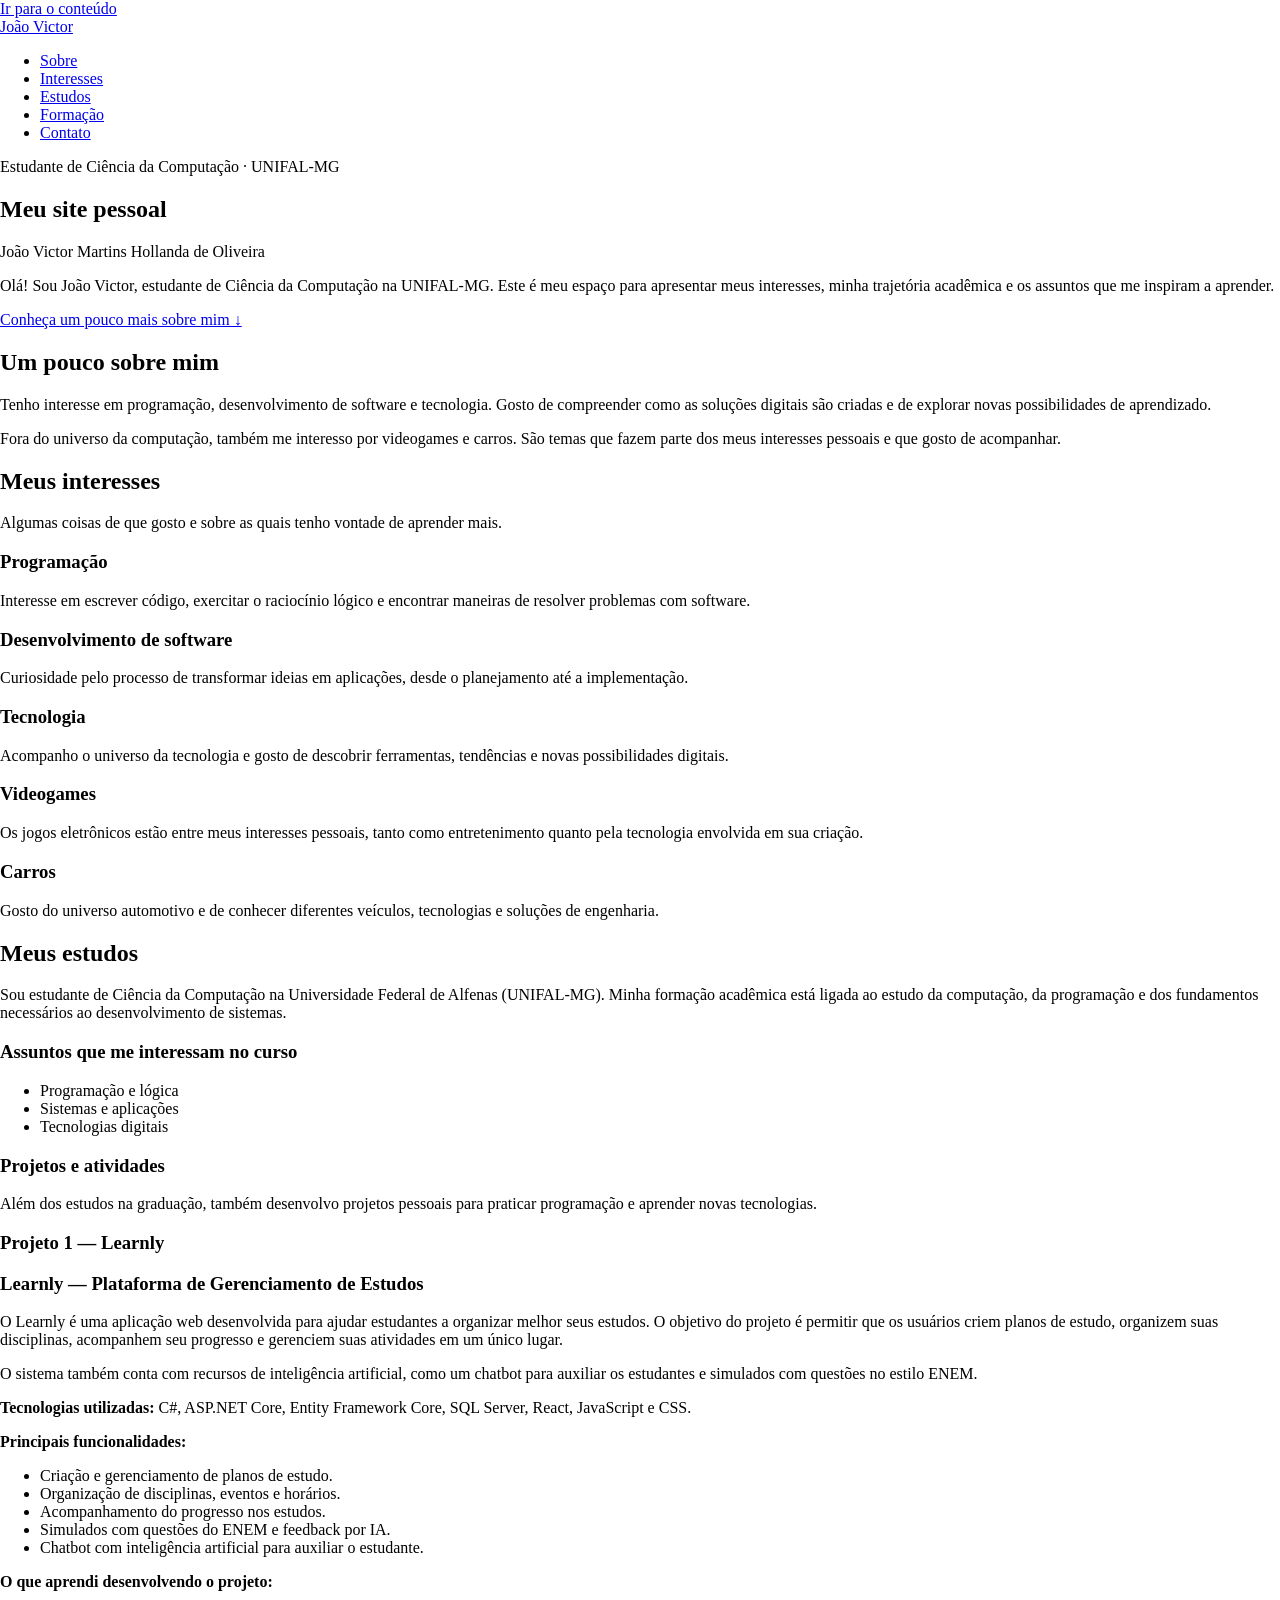
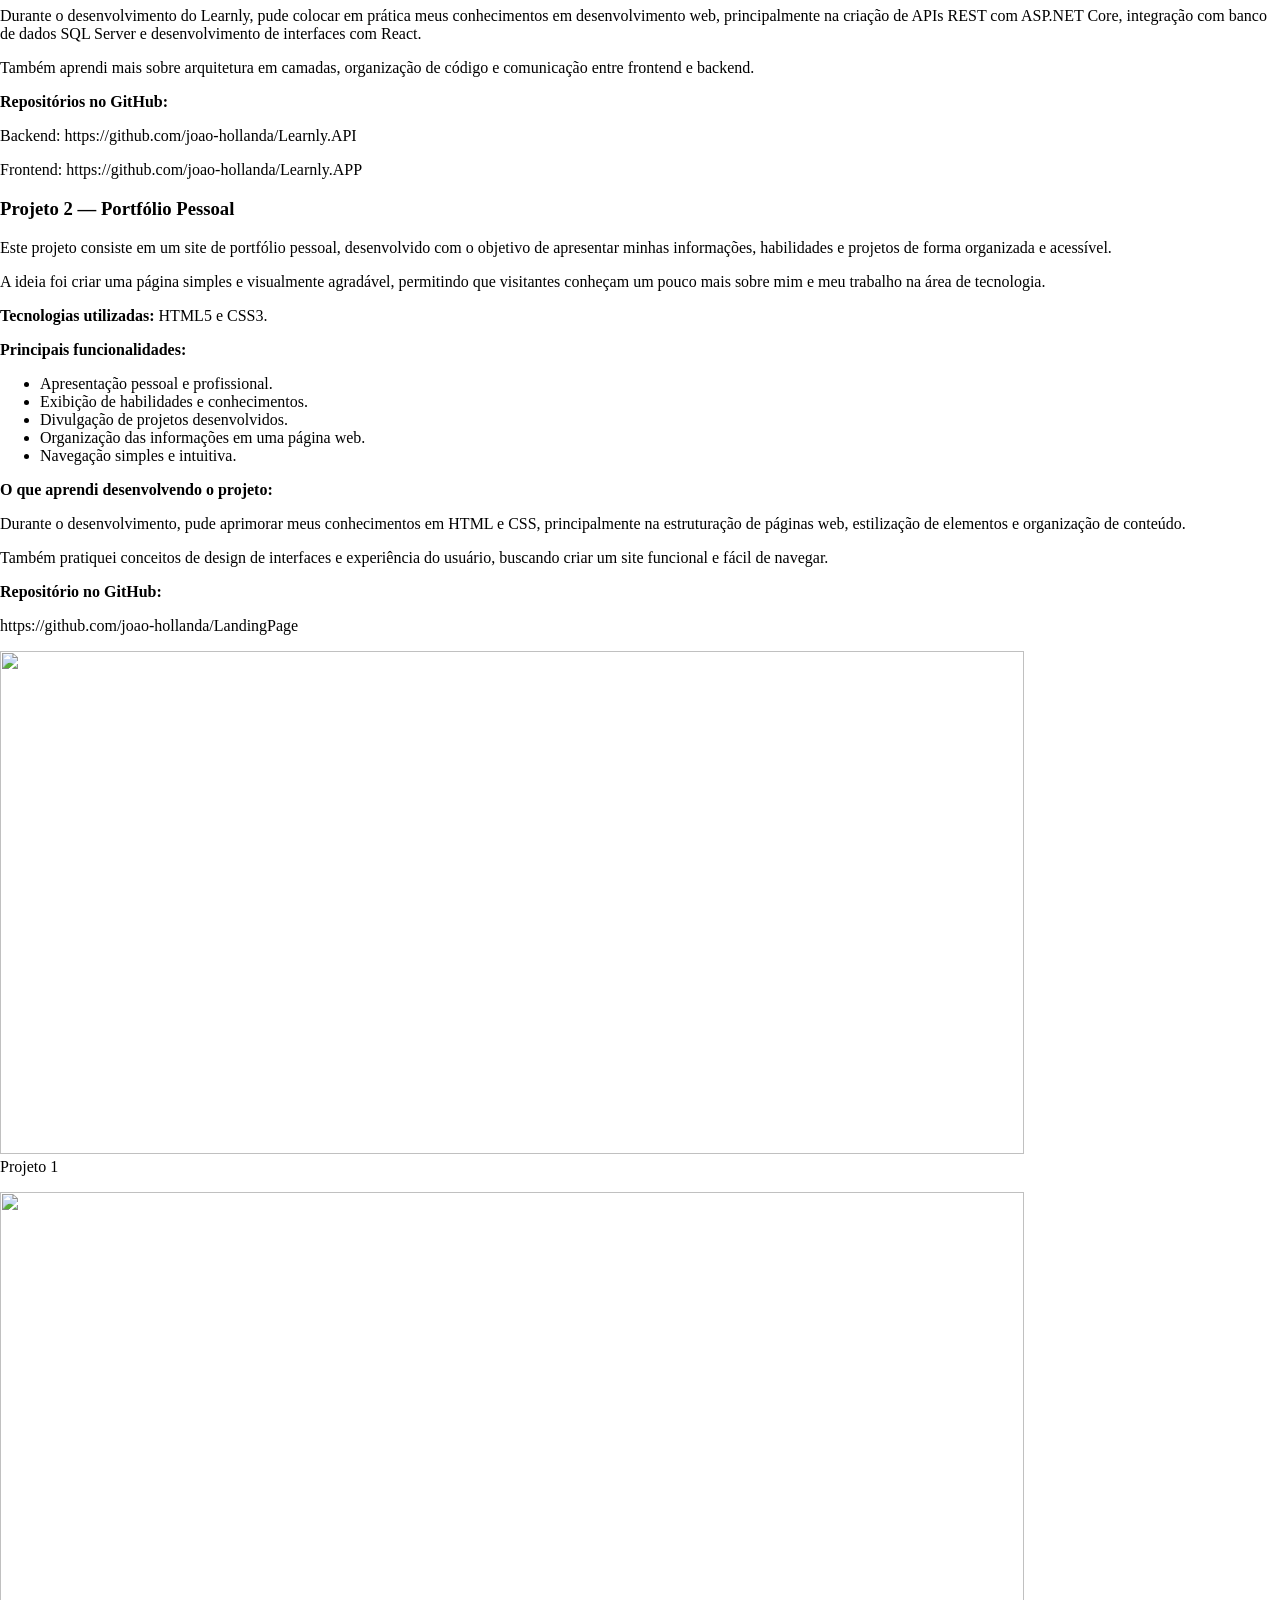
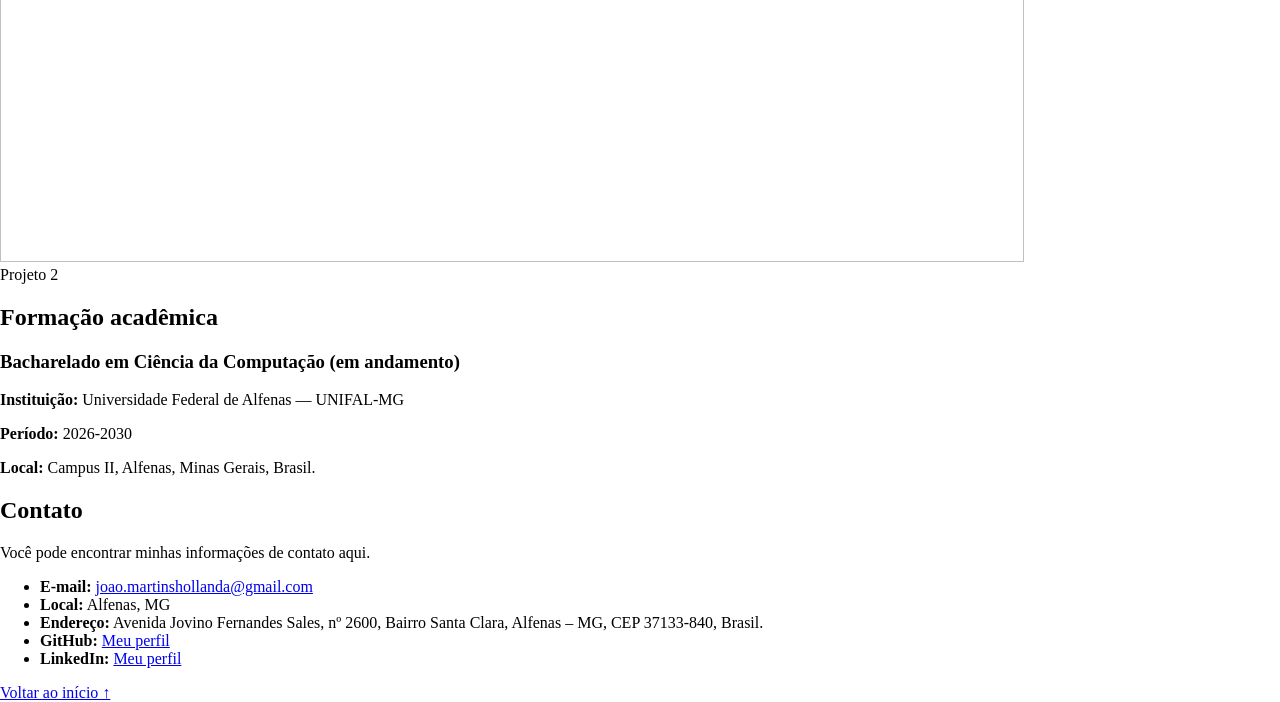
==== index.html @ da73ddc8 "Site" ====
<!DOCTYPE html>
<html lang="en-US">
<head><meta charset="UTF-8">
  
  <meta name="viewport" content="width=device-width, initial-scale=1">
  <title>Portifólio Hollanda</title>
<meta name="robots" content="max-image-preview:large">

<style id="wp-img-auto-sizes-contain-inline-css">
img:is([sizes=auto i],[sizes^="auto," i]){contain-intrinsic-size:3000px 1500px}
/*# sourceURL=wp-img-auto-sizes-contain-inline-css */
</style>
<style id="wp-emoji-styles-inline-css">

	img.wp-smiley, img.emoji {
		display: inline !important;
		border: none !important;
		box-shadow: none !important;
		height: 1em !important;
		width: 1em !important;
		margin: 0 0.07em !important;
		vertical-align: -0.1em !important;
		background: none !important;
		padding: 0 !important;
	}
/*# sourceURL=wp-emoji-styles-inline-css */
</style>
<style id="wp-block-library-inline-css">
:root{--wp-block-synced-color:#7a00df;--wp-block-synced-color--rgb:122,0,223;--wp-bound-block-color:var(--wp-block-synced-color);--wp-editor-canvas-background:#ddd;--wp-admin-theme-color:#007cba;--wp-admin-theme-color--rgb:0,124,186;--wp-admin-theme-color-darker-10:#006ba1;--wp-admin-theme-color-darker-10--rgb:0,107,160.5;--wp-admin-theme-color-darker-20:#005a87;--wp-admin-theme-color-darker-20--rgb:0,90,135;--wp-admin-border-width-focus:2px}@media (min-resolution:192dpi){:root{--wp-admin-border-width-focus:1.5px}}.wp-element-button{cursor:pointer}:root .has-very-light-gray-background-color{background-color:#eee}:root .has-very-dark-gray-background-color{background-color:#313131}:root .has-very-light-gray-color{color:#eee}:root .has-very-dark-gray-color{color:#313131}:root .has-vivid-green-cyan-to-vivid-cyan-blue-gradient-background{background:linear-gradient(135deg,#00d084,#0693e3)}:root .has-purple-crush-gradient-background{background:linear-gradient(135deg,#34e2e4,#4721fb 50%,#ab1dfe)}:root .has-hazy-dawn-gradient-background{background:linear-gradient(135deg,#faaca8,#dad0ec)}:root .has-subdued-olive-gradient-background{background:linear-gradient(135deg,#fafae1,#67a671)}:root .has-atomic-cream-gradient-background{background:linear-gradient(135deg,#fdd79a,#004a59)}:root .has-nightshade-gradient-background{background:linear-gradient(135deg,#330968,#31cdcf)}:root .has-midnight-gradient-background{background:linear-gradient(135deg,#020381,#2874fc)}:root{--wp--preset--font-size--normal:16px;--wp--preset--font-size--huge:42px}.has-regular-font-size{font-size:1em}.has-larger-font-size{font-size:2.625em}.has-normal-font-size{font-size:var(--wp--preset--font-size--normal)}.has-huge-font-size{font-size:var(--wp--preset--font-size--huge)}:root .has-text-align-center{text-align:center}:root .has-text-align-left{text-align:left}:root .has-text-align-right{text-align:right}.has-fit-text{white-space:nowrap!important}#end-resizable-editor-section{display:none}.aligncenter{clear:both}.items-justified-left{justify-content:flex-start}.items-justified-center{justify-content:center}.items-justified-right{justify-content:flex-end}.items-justified-space-between{justify-content:space-between}.screen-reader-text{word-wrap:normal!important;border:0;clip-path:inset(50%);height:1px;margin:-1px;overflow:hidden;padding:0;position:absolute;width:1px;word-break:normal!important}.screen-reader-text:focus{background-color:#ddd;clip-path:none;color:#444;display:block;font-size:1em;height:auto;left:5px;line-height:normal;padding:15px 23px 14px;text-decoration:none;top:5px;width:auto;z-index:100000}html :where(.has-border-color){border-style:solid}html :where([style^=border-color],[style*=";border-color"],[style*="; border-color"]){border-style:solid}html :where([style^=border-top-color],[style*=";border-top-color"],[style*="; border-top-color"]){border-top-style:solid}html :where([style^=border-right-color],[style*=";border-right-color"],[style*="; border-right-color"]){border-right-style:solid}html :where([style^=border-bottom-color],[style*=";border-bottom-color"],[style*="; border-bottom-color"]){border-bottom-style:solid}html :where([style^=border-left-color],[style*=";border-left-color"],[style*="; border-left-color"]){border-left-style:solid}html :where([style^=border-width],[style*=";border-width"],[style*="; border-width"]){border-style:solid}html :where([style^=border-top-width],[style*=";border-top-width"],[style*="; border-top-width"]){border-top-style:solid}html :where([style^=border-right-width],[style*=";border-right-width"],[style*="; border-right-width"]){border-right-style:solid}html :where([style^=border-bottom-width],[style*=";border-bottom-width"],[style*="; border-bottom-width"]){border-bottom-style:solid}html :where([style^=border-left-width],[style*=";border-left-width"],[style*="; border-left-width"]){border-left-style:solid}html :where(img[class*=wp-image-]){height:auto;max-width:100%}:where(figure){margin:0 0 1em}html :where(.is-position-sticky){--wp-admin--admin-bar--position-offset:var(--wp-admin--admin-bar--height,0px)}@media screen and (max-width:600px){html :where(.is-position-sticky){--wp-admin--admin-bar--position-offset:0px}}

/*# sourceURL=/wp-includes/css/dist/block-library/common.min.css */
</style>
<style id="classic-theme-styles-inline-css">
/*! This file is auto-generated */
.wp-block-button__link{color:#fff;background-color:#32373c;border-radius:9999px;box-shadow:none;text-decoration:none;padding:calc(.667em + 2px) calc(1.333em + 2px);font-size:1.125em}.wp-block-file__button{background:#32373c;color:#fff;text-decoration:none}
/*# sourceURL=/wp-includes/css/classic-themes.min.css */
</style>

<style id="global-styles-inline-css">
:root{--wp--preset--aspect-ratio--square: 1;--wp--preset--aspect-ratio--4-3: 4/3;--wp--preset--aspect-ratio--3-4: 3/4;--wp--preset--aspect-ratio--3-2: 3/2;--wp--preset--aspect-ratio--2-3: 2/3;--wp--preset--aspect-ratio--16-9: 16/9;--wp--preset--aspect-ratio--9-16: 9/16;--wp--preset--color--black: #000000;--wp--preset--color--cyan-bluish-gray: #abb8c3;--wp--preset--color--white: #ffffff;--wp--preset--color--pale-pink: #f78da7;--wp--preset--color--vivid-red: #cf2e2e;--wp--preset--color--luminous-vivid-orange: #ff6900;--wp--preset--color--luminous-vivid-amber: #fcb900;--wp--preset--color--light-green-cyan: #7bdcb5;--wp--preset--color--vivid-green-cyan: #00d084;--wp--preset--color--pale-cyan-blue: #8ed1fc;--wp--preset--color--vivid-cyan-blue: #0693e3;--wp--preset--color--vivid-purple: #9b51e0;--wp--preset--gradient--vivid-cyan-blue-to-vivid-purple: linear-gradient(135deg,rgb(6,147,227) 0%,rgb(155,81,224) 100%);--wp--preset--gradient--light-green-cyan-to-vivid-green-cyan: linear-gradient(135deg,rgb(122,220,180) 0%,rgb(0,208,130) 100%);--wp--preset--gradient--luminous-vivid-amber-to-luminous-vivid-orange: linear-gradient(135deg,rgb(252,185,0) 0%,rgb(255,105,0) 100%);--wp--preset--gradient--luminous-vivid-orange-to-vivid-red: linear-gradient(135deg,rgb(255,105,0) 0%,rgb(207,46,46) 100%);--wp--preset--gradient--very-light-gray-to-cyan-bluish-gray: linear-gradient(135deg,rgb(238,238,238) 0%,rgb(169,184,195) 100%);--wp--preset--gradient--cool-to-warm-spectrum: linear-gradient(135deg,rgb(74,234,220) 0%,rgb(151,120,209) 20%,rgb(207,42,186) 40%,rgb(238,44,130) 60%,rgb(251,105,98) 80%,rgb(254,248,76) 100%);--wp--preset--gradient--blush-light-purple: linear-gradient(135deg,rgb(255,206,236) 0%,rgb(152,150,240) 100%);--wp--preset--gradient--blush-bordeaux: linear-gradient(135deg,rgb(254,205,165) 0%,rgb(254,45,45) 50%,rgb(107,0,62) 100%);--wp--preset--gradient--luminous-dusk: linear-gradient(135deg,rgb(255,203,112) 0%,rgb(199,81,192) 50%,rgb(65,88,208) 100%);--wp--preset--gradient--pale-ocean: linear-gradient(135deg,rgb(255,245,203) 0%,rgb(182,227,212) 50%,rgb(51,167,181) 100%);--wp--preset--gradient--electric-grass: linear-gradient(135deg,rgb(202,248,128) 0%,rgb(113,206,126) 100%);--wp--preset--gradient--midnight: linear-gradient(135deg,rgb(2,3,129) 0%,rgb(40,116,252) 100%);--wp--preset--font-size--small: 13px;--wp--preset--font-size--medium: 20px;--wp--preset--font-size--large: 36px;--wp--preset--font-size--x-large: 42px;--wp--preset--spacing--20: 0.44rem;--wp--preset--spacing--30: 0.67rem;--wp--preset--spacing--40: 1rem;--wp--preset--spacing--50: 1.5rem;--wp--preset--spacing--60: 2.25rem;--wp--preset--spacing--70: 3.38rem;--wp--preset--spacing--80: 5.06rem;--wp--preset--shadow--natural: 6px 6px 9px rgba(0, 0, 0, 0.2);--wp--preset--shadow--deep: 12px 12px 50px rgba(0, 0, 0, 0.4);--wp--preset--shadow--sharp: 6px 6px 0px rgba(0, 0, 0, 0.2);--wp--preset--shadow--outlined: 6px 6px 0px -3px rgb(255, 255, 255), 6px 6px rgb(0, 0, 0);--wp--preset--shadow--crisp: 6px 6px 0px rgb(0, 0, 0);}.wp-block-button{--wp--preset--dimension--25: 25%;--wp--preset--dimension--50: 50%;--wp--preset--dimension--75: 75%;--wp--preset--dimension--100: 100%;}:where(body) { margin: 0; }:where(.is-layout-flex){gap: 0.5em;}:where(.is-layout-grid){gap: 0.5em;}body .is-layout-flex{display: flex;}.is-layout-flex{flex-wrap: wrap;align-items: center;}.is-layout-flex > :is(*, div){margin: 0;}body .is-layout-grid{display: grid;}.is-layout-grid > :is(*, div){margin: 0;}body{padding-top: 0px;padding-right: 0px;padding-bottom: 0px;padding-left: 0px;}:root :where(.wp-element-button, .wp-block-button__link){background-color: #32373c;border-width: 0;color: #fff;font-family: inherit;font-size: inherit;font-style: inherit;font-weight: inherit;letter-spacing: inherit;line-height: inherit;padding-top: calc(0.667em + 2px);padding-right: calc(1.333em + 2px);padding-bottom: calc(0.667em + 2px);padding-left: calc(1.333em + 2px);text-decoration: none;text-transform: inherit;}.has-black-color{color: var(--wp--preset--color--black) !important;}.has-cyan-bluish-gray-color{color: var(--wp--preset--color--cyan-bluish-gray) !important;}.has-white-color{color: var(--wp--preset--color--white) !important;}.has-pale-pink-color{color: var(--wp--preset--color--pale-pink) !important;}.has-vivid-red-color{color: var(--wp--preset--color--vivid-red) !important;}.has-luminous-vivid-orange-color{color: var(--wp--preset--color--luminous-vivid-orange) !important;}.has-luminous-vivid-amber-color{color: var(--wp--preset--color--luminous-vivid-amber) !important;}.has-light-green-cyan-color{color: var(--wp--preset--color--light-green-cyan) !important;}.has-vivid-green-cyan-color{color: var(--wp--preset--color--vivid-green-cyan) !important;}.has-pale-cyan-blue-color{color: var(--wp--preset--color--pale-cyan-blue) !important;}.has-vivid-cyan-blue-color{color: var(--wp--preset--color--vivid-cyan-blue) !important;}.has-vivid-purple-color{color: var(--wp--preset--color--vivid-purple) !important;}.has-black-background-color{background-color: var(--wp--preset--color--black) !important;}.has-cyan-bluish-gray-background-color{background-color: var(--wp--preset--color--cyan-bluish-gray) !important;}.has-white-background-color{background-color: var(--wp--preset--color--white) !important;}.has-pale-pink-background-color{background-color: var(--wp--preset--color--pale-pink) !important;}.has-vivid-red-background-color{background-color: var(--wp--preset--color--vivid-red) !important;}.has-luminous-vivid-orange-background-color{background-color: var(--wp--preset--color--luminous-vivid-orange) !important;}.has-luminous-vivid-amber-background-color{background-color: var(--wp--preset--color--luminous-vivid-amber) !important;}.has-light-green-cyan-background-color{background-color: var(--wp--preset--color--light-green-cyan) !important;}.has-vivid-green-cyan-background-color{background-color: var(--wp--preset--color--vivid-green-cyan) !important;}.has-pale-cyan-blue-background-color{background-color: var(--wp--preset--color--pale-cyan-blue) !important;}.has-vivid-cyan-blue-background-color{background-color: var(--wp--preset--color--vivid-cyan-blue) !important;}.has-vivid-purple-background-color{background-color: var(--wp--preset--color--vivid-purple) !important;}.has-black-border-color{border-color: var(--wp--preset--color--black) !important;}.has-cyan-bluish-gray-border-color{border-color: var(--wp--preset--color--cyan-bluish-gray) !important;}.has-white-border-color{border-color: var(--wp--preset--color--white) !important;}.has-pale-pink-border-color{border-color: var(--wp--preset--color--pale-pink) !important;}.has-vivid-red-border-color{border-color: var(--wp--preset--color--vivid-red) !important;}.has-luminous-vivid-orange-border-color{border-color: var(--wp--preset--color--luminous-vivid-orange) !important;}.has-luminous-vivid-amber-border-color{border-color: var(--wp--preset--color--luminous-vivid-amber) !important;}.has-light-green-cyan-border-color{border-color: var(--wp--preset--color--light-green-cyan) !important;}.has-vivid-green-cyan-border-color{border-color: var(--wp--preset--color--vivid-green-cyan) !important;}.has-pale-cyan-blue-border-color{border-color: var(--wp--preset--color--pale-cyan-blue) !important;}.has-vivid-cyan-blue-border-color{border-color: var(--wp--preset--color--vivid-cyan-blue) !important;}.has-vivid-purple-border-color{border-color: var(--wp--preset--color--vivid-purple) !important;}.has-vivid-cyan-blue-to-vivid-purple-gradient-background{background: var(--wp--preset--gradient--vivid-cyan-blue-to-vivid-purple) !important;}.has-light-green-cyan-to-vivid-green-cyan-gradient-background{background: var(--wp--preset--gradient--light-green-cyan-to-vivid-green-cyan) !important;}.has-luminous-vivid-amber-to-luminous-vivid-orange-gradient-background{background: var(--wp--preset--gradient--luminous-vivid-amber-to-luminous-vivid-orange) !important;}.has-luminous-vivid-orange-to-vivid-red-gradient-background{background: var(--wp--preset--gradient--luminous-vivid-orange-to-vivid-red) !important;}.has-very-light-gray-to-cyan-bluish-gray-gradient-background{background: var(--wp--preset--gradient--very-light-gray-to-cyan-bluish-gray) !important;}.has-cool-to-warm-spectrum-gradient-background{background: var(--wp--preset--gradient--cool-to-warm-spectrum) !important;}.has-blush-light-purple-gradient-background{background: var(--wp--preset--gradient--blush-light-purple) !important;}.has-blush-bordeaux-gradient-background{background: var(--wp--preset--gradient--blush-bordeaux) !important;}.has-luminous-dusk-gradient-background{background: var(--wp--preset--gradient--luminous-dusk) !important;}.has-pale-ocean-gradient-background{background: var(--wp--preset--gradient--pale-ocean) !important;}.has-electric-grass-gradient-background{background: var(--wp--preset--gradient--electric-grass) !important;}.has-midnight-gradient-background{background: var(--wp--preset--gradient--midnight) !important;}.has-small-font-size{font-size: var(--wp--preset--font-size--small) !important;}.has-medium-font-size{font-size: var(--wp--preset--font-size--medium) !important;}.has-large-font-size{font-size: var(--wp--preset--font-size--large) !important;}.has-x-large-font-size{font-size: var(--wp--preset--font-size--x-large) !important;}
/*# sourceURL=global-styles-inline-css */
</style>

<link rel="stylesheet" id="jvp-style-css" href="https://https://joao-hollanda.github.io/SitePessoal/wp-content/themes/joao-victor-site-simples/style.css?ver=3.0.0" media="all">
<link rel="EditURI" type="application/rsd+xml" title="RSD" href="https://https://joao-hollanda.github.io/SitePessoal/xmlrpc.php?rsd">
<meta name="generator" content="WordPress 7.1.3">
<style id="wp-custom-css">
.site-footer p {
    display: none;
}
</style>
</head>
<body class="home blog wp-embed-responsive wp-theme-joao-victor-site-simples">
<a class="skip-link" href="#conteudo">Ir para o conteúdo</a>
<header class="site-header" id="topo">
  <div class="container header-inner">
    <a class="site-name" href="https://https://joao-hollanda.github.io/SitePessoal/">João Victor</a>
    <nav aria-label="Menu principal">
      <ul id="main-menu" class="nav-list"><li><a href="https://https://joao-hollanda.github.io/SitePessoal/#sobre">Sobre</a></li><li><a href="https://https://joao-hollanda.github.io/SitePessoal/#interesses">Interesses</a></li><li><a href="https://https://joao-hollanda.github.io/SitePessoal/#estudos">Estudos</a></li><li><a href="https://https://joao-hollanda.github.io/SitePessoal/#formacao">Formação</a></li><li><a href="https://https://joao-hollanda.github.io/SitePessoal/#contato">Contato</a></li></ul>    </nav>
  </div>
</header>
<main id="conteudo">
  <section class="introduction" aria-labelledby="intro-title">
    <div class="container">
      <p class="small-label">Estudante de Ciência da Computação · UNIFAL-MG</p>
      <h1 id="intro-title">Meu site pessoal</h1>
      <p class="intro-name">João Victor Martins Hollanda de Oliveira</p>
      <div class="markdown-content intro-text"><p>Olá! Sou João Victor, estudante de Ciência da Computação na UNIFAL-MG. Este é meu espaço para apresentar meus interesses, minha trajetória acadêmica e os assuntos que me inspiram a aprender.</p></div>
            <a class="text-link" href="#sobre">Conheça um pouco mais sobre mim ↓</a>
    </div>
  </section>

  <section class="section" id="sobre" aria-labelledby="sobre-title">
    <div class="container narrow">
      <h2 id="sobre-title">Um pouco sobre mim</h2>
      <div class="markdown-content"><p>Tenho interesse em programação, desenvolvimento de software e tecnologia. Gosto de compreender como as soluções digitais são criadas e de explorar novas possibilidades de aprendizado.</p></div>
      <div class="markdown-content"><p>Fora do universo da computação, também me interesso por videogames e carros. São temas que fazem parte dos meus interesses pessoais e que gosto de acompanhar.</p></div>
    </div>
  </section>

  <section class="section alt-bg" id="interesses" aria-labelledby="interesses-title">
    <div class="container">
      <h2 id="interesses-title">Meus interesses</h2>
      <p class="section-intro">Algumas coisas de que gosto e sobre as quais tenho vontade de aprender mais.</p>
      <div class="interest-list">
                  <article class="interest-item">
            <h3>Programação</h3>
                        <div class="markdown-content"><p>Interesse em escrever código, exercitar o raciocínio lógico e encontrar maneiras de resolver problemas com software.</p></div>
          </article>
                  <article class="interest-item">
            <h3>Desenvolvimento de software</h3>
                        <div class="markdown-content"><p>Curiosidade pelo processo de transformar ideias em aplicações, desde o planejamento até a implementação.</p></div>
          </article>
                  <article class="interest-item">
            <h3>Tecnologia</h3>
                        <div class="markdown-content"><p>Acompanho o universo da tecnologia e gosto de descobrir ferramentas, tendências e novas possibilidades digitais.</p></div>
          </article>
                  <article class="interest-item">
            <h3>Videogames</h3>
                        <div class="markdown-content"><p>Os jogos eletrônicos estão entre meus interesses pessoais, tanto como entretenimento quanto pela tecnologia envolvida em sua criação.</p></div>
          </article>
                  <article class="interest-item">
            <h3>Carros</h3>
                        <div class="markdown-content"><p>Gosto do universo automotivo e de conhecer diferentes veículos, tecnologias e soluções de engenharia.</p></div>
          </article>
              </div>
    </div>
  </section>

  <section class="section" id="estudos" aria-labelledby="estudos-title">
    <div class="container narrow">
      <h2 id="estudos-title">Meus estudos</h2>
      <div class="markdown-content"><p>Sou estudante de Ciência da Computação na Universidade Federal de Alfenas (UNIFAL-MG). Minha formação acadêmica está ligada ao estudo da computação, da programação e dos fundamentos necessários ao desenvolvimento de sistemas.</p></div>
            <h3>Assuntos que me interessam no curso</h3>
      <ul class="simple-list">
        <li>Programação e lógica</li>
        <li>Sistemas e aplicações</li>
        <li>Tecnologias digitais</li>
      </ul>
      <h3>Projetos e atividades</h3>
      <div class="markdown-content projects-text"><p>Além dos estudos na graduação, também desenvolvo projetos pessoais para praticar programação e aprender novas tecnologias.</p><h3>Projeto 1 — Learnly</h3><h3>Learnly — Plataforma de Gerenciamento de Estudos</h3><p>O Learnly é uma aplicação web desenvolvida para ajudar estudantes a organizar melhor seus estudos. O objetivo do projeto é permitir que os usuários criem planos de estudo, organizem suas disciplinas, acompanhem seu progresso e gerenciem suas atividades em um único lugar.</p><p>O sistema também conta com recursos de inteligência artificial, como um chatbot para auxiliar os estudantes e simulados com questões no estilo ENEM.</p><p><strong>Tecnologias utilizadas:</strong> C#, ASP.NET Core, Entity Framework Core, SQL Server, React, JavaScript e CSS.</p><p><strong>Principais funcionalidades:</strong></p><ul><li>Criação e gerenciamento de planos de estudo.</li><li>Organização de disciplinas, eventos e horários.</li><li>Acompanhamento do progresso nos estudos.</li><li>Simulados com questões do ENEM e feedback por IA.</li><li>Chatbot com inteligência artificial para auxiliar o estudante.</li></ul><p><strong>O que aprendi desenvolvendo o projeto:</strong></p><p>Durante o desenvolvimento do Learnly, pude colocar em prática meus conhecimentos em desenvolvimento web, principalmente na criação de APIs REST com ASP.NET Core, integração com banco de dados SQL Server e desenvolvimento de interfaces com React.</p><p>Também aprendi mais sobre arquitetura em camadas, organização de código e comunicação entre frontend e backend.</p><p><strong>Repositórios no GitHub:</strong></p><p>Backend: https://github.com/joao-hollanda/Learnly.API</p><p>Frontend: https://github.com/joao-hollanda/Learnly.APP</p><h3>Projeto 2 — Portfólio Pessoal</h3><p>Este projeto consiste em um site de portfólio pessoal, desenvolvido com o objetivo de apresentar minhas informações, habilidades e projetos de forma organizada e acessível.</p><p>A ideia foi criar uma página simples e visualmente agradável, permitindo que visitantes conheçam um pouco mais sobre mim e meu trabalho na área de tecnologia.</p><p><strong>Tecnologias utilizadas:</strong> HTML5 e CSS3.</p><p><strong>Principais funcionalidades:</strong></p><ul><li>Apresentação pessoal e profissional.</li><li>Exibição de habilidades e conhecimentos.</li><li>Divulgação de projetos desenvolvidos.</li><li>Organização das informações em uma página web.</li><li>Navegação simples e intuitiva.</li></ul><p><strong>O que aprendi desenvolvendo o projeto:</strong></p><p>Durante o desenvolvimento, pude aprimorar meus conhecimentos em HTML e CSS, principalmente na estruturação de páginas web, estilização de elementos e organização de conteúdo.</p><p>Também pratiquei conceitos de design de interfaces e experiência do usuário, buscando criar um site funcional e fácil de navegar.</p><p><strong>Repositório no GitHub:</strong></p><p>https://github.com/joao-hollanda/LandingPage</p></div>
      <div class="project-gallery">
        <figure class="content-photo project-photo"><img width="1024" height="503" src="https://https://joao-hollanda.github.io/SitePessoal/wp-content/uploads/2026/10/Captura-de-tela-2026-10-26-213122-1024x503.png" class="section-photo" alt="" loading="lazy" decoding="async" srcset="https://https://joao-hollanda.github.io/SitePessoal/wp-content/uploads/2026/10/Captura-de-tela-2026-10-26-213122-1024x503.png 1024w, https://https://joao-hollanda.github.io/SitePessoal/wp-content/uploads/2026/10/Captura-de-tela-2026-10-26-213122-300x147.png 300w, https://https://joao-hollanda.github.io/SitePessoal/wp-content/uploads/2026/10/Captura-de-tela-2026-10-26-213122-768x377.png 768w, https://https://joao-hollanda.github.io/SitePessoal/wp-content/uploads/2026/10/Captura-de-tela-2026-10-26-213122-1536x755.png 1536w, https://https://joao-hollanda.github.io/SitePessoal/wp-content/uploads/2026/10/Captura-de-tela-2026-10-26-213122.png 1919w" sizes="auto, (max-width: 1024px) 100vw, 1024px"><figcaption>Projeto 1</figcaption></figure>        <figure class="content-photo project-photo"><img width="1024" height="670" src="https://https://joao-hollanda.github.io/SitePessoal/wp-content/uploads/2026/10/Captura-de-tela-2026-10-26-213030-1024x670.png" class="section-photo" alt="" loading="lazy" decoding="async" srcset="https://https://joao-hollanda.github.io/SitePessoal/wp-content/uploads/2026/10/Captura-de-tela-2026-10-26-213030-1024x670.png 1024w, https://https://joao-hollanda.github.io/SitePessoal/wp-content/uploads/2026/10/Captura-de-tela-2026-10-26-213030-300x196.png 300w, https://https://joao-hollanda.github.io/SitePessoal/wp-content/uploads/2026/10/Captura-de-tela-2026-10-26-213030-768x503.png 768w, https://https://joao-hollanda.github.io/SitePessoal/wp-content/uploads/2026/10/Captura-de-tela-2026-10-26-213030.png 1329w" sizes="auto, (max-width: 1024px) 100vw, 1024px"><figcaption>Projeto 2</figcaption></figure>      </div>
    </div>
  </section>

  <section class="section alt-bg" id="formacao" aria-labelledby="formacao-title">
    <div class="container narrow">
      <h2 id="formacao-title">Formação acadêmica</h2>
      <div class="education-box">
        <h3>Bacharelado em Ciência da Computação (em andamento)</h3>
        <p><strong>Instituição:</strong> Universidade Federal de Alfenas — UNIFAL-MG</p>
        <p><strong>Período:</strong> 2026-2030</p>
        <p><strong>Local:</strong> Campus II, Alfenas, Minas Gerais, Brasil.</p>
      </div>
    </div>
  </section>

  <section class="section" id="contato" aria-labelledby="contato-title">
    <div class="container narrow">
      <h2 id="contato-title">Contato</h2>
      <p>Você pode encontrar minhas informações de contato aqui.</p>
      <ul class="contact-list">
        <li><strong>E-mail:</strong> <a href="mailto:joao.martinshollanda@gmail.com">joao.martinshollanda@gmail.com</a></li>
        <li><strong>Local:</strong> Alfenas, MG</li>
        <li><strong>Endereço:</strong> Avenida Jovino Fernandes Sales, nº 2600, Bairro Santa Clara, Alfenas – MG, CEP 37133-840, Brasil.</li>
        <li><strong>GitHub:</strong> <a href="https://github.com/joao-hollanda" target="_blank" rel="noopener noreferrer">Meu perfil</a></li>        <li><strong>LinkedIn:</strong> <a href="https://www.linkedin.com/in/joao-victor-hollanda/" target="_blank" rel="noopener noreferrer">Meu perfil</a></li>      </ul>
    </div>
  </section>
</main>
<footer class="site-footer">
  <div class="container footer-inner">
    <p>Site pessoal de João Victor · 2026</p>
    <a href="#topo">Voltar ao início ↑</a>
  </div>
</footer>
<script type="speculationrules">
{"prefetch":[{"source":"document","where":{"and":[{"href_matches":"/*"},{"not":{"href_matches":["/wp-*.php","/wp-admin/*","/wp-content/uploads/*","/wp-content/*","/wp-content/plugins/*","/wp-content/themes/joao-victor-site-simples/*","/*\\?(.+)"]}},{"not":{"selector_matches":"a[rel~=\"nofollow\"]"}},{"not":{"selector_matches":".no-prefetch, .no-prefetch a"}}]},"eagerness":"conservative"}]}
</script>
<script id="wp-emoji-settings" type="application/json">
{"baseUrl":"https://s.w.org/images/core/emoji/17.0.2/72x72/","ext":".png","svgUrl":"https://s.w.org/images/core/emoji/17.0.2/svg/","svgExt":".svg","source":{"concatemoji":"https://https://joao-hollanda.github.io/SitePessoal/wp-includes/js/wp-emoji-release.min.js?ver=7.1.3"}}
</script>
<script type="module">
/*! This file is auto-generated */
var e="script#wp-emoji-settings",t=document.querySelector(e);if(!(t instanceof HTMLScriptElement))throw new Error("Element missing: "+e);const r=JSON.parse(t.text),s=(window._wpemojiSettings=r,"wpEmojiSettingsSupports"),o=["flag","emoji"];function i(e){try{var t={supportTests:e,timestamp:(new Date).valueOf()};sessionStorage.setItem(s,JSON.stringify(t))}catch(e){}}function c(e,t,n){e.clearRect(0,0,e.canvas.width,e.canvas.height),e.fillText(t,0,0);t=new Uint32Array(e.getImageData(0,0,e.canvas.width,e.canvas.height).data);e.clearRect(0,0,e.canvas.width,e.canvas.height),e.fillText(n,0,0);const r=new Uint32Array(e.getImageData(0,0,e.canvas.width,e.canvas.height).data);return t.every((e,t)=>e===r[t])}function p(e,t){e.clearRect(0,0,e.canvas.width,e.canvas.height),e.fillText(t,0,0);var n=e.getImageData(16,16,1,1);for(let e=0;e<n.data.length;e++)if(0!==n.data[e])return!1;return!0}function u(e,t,n,r){switch(t){case"flag":return n(e,"\ud83c\udff3\ufe0f\u200d\u26a7\ufe0f","\ud83c\udff3\ufe0f\u200b\u26a7\ufe0f")?!1:!n(e,"\ud83c\udde8\ud83c\uddf6","\ud83c\udde8\u200b\ud83c\uddf6")&&!n(e,"\ud83c\udff4\udb40\udc67\udb40\udc62\udb40\udc65\udb40\udc6e\udb40\udc67\udb40\udc7f","\ud83c\udff4\u200b\udb40\udc67\u200b\udb40\udc62\u200b\udb40\udc65\u200b\udb40\udc6e\u200b\udb40\udc67\u200b\udb40\udc7f");case"emoji":return!r(e,"\ud83e\u1fac8")}return!1}function f(e,t,n,r){let a;const s=(a="undefined"!=typeof WorkerGlobalScope&&self instanceof WorkerGlobalScope?new OffscreenCanvas(300,150):document.createElement("canvas")).getContext("2d",{willReadFrequently:!0}),o=(s.textBaseline="top",s.font="600 32px Arial",{});return e.forEach(e=>{o[e]=t(s,e,n,r)}),o}function a(e){var t=document.createElement("script");t.src=e,t.defer=!0,document.head.appendChild(t)}r.supports={everything:!0,everythingExceptFlag:!0},new Promise(t=>{let n=function(){try{var e=JSON.parse(sessionStorage.getItem(s));if("object"==typeof e&&"number"==typeof e.timestamp&&(new Date).valueOf()<e.timestamp+604800&&"object"==typeof e.supportTests)return e.supportTests}catch(e){}return null}();if(!n){if("undefined"!=typeof Worker&&"undefined"!=typeof OffscreenCanvas&&"undefined"!=typeof URL&&URL.createObjectURL&&"undefined"!=typeof Blob)try{var e="postMessage("+f.toString()+"("+[JSON.stringify(o),u.toString(),c.toString(),p.toString()].join(",")+"));",r=new Blob([e],{type:"text/javascript"});const a=new Worker(URL.createObjectURL(r),{name:"wpTestEmojiSupports"});return void(a.onmessage=e=>{i(n=e.data),a.terminate(),t(n)})}catch(e){}i(n=f(o,u,c,p))}t(n)}).then(e=>{for(const n in e)r.supports[n]=e[n],r.supports.everything=r.supports.everything&&r.supports[n],"flag"!==n&&(r.supports.everythingExceptFlag=r.supports.everythingExceptFlag&&r.supports[n]);var t;r.supports.everythingExceptFlag=r.supports.everythingExceptFlag&&!r.supports.flag,r.supports.everything||((t=r.source||{}).concatemoji?a(t.concatemoji):t.wpemoji&&t.twemoji&&(a(t.twemoji),a(t.wpemoji)))});
//# sourceURL=https://https://joao-hollanda.github.io/SitePessoal/wp-includes/js/wp-emoji-loader.min.js
</script>
</body>
</html>
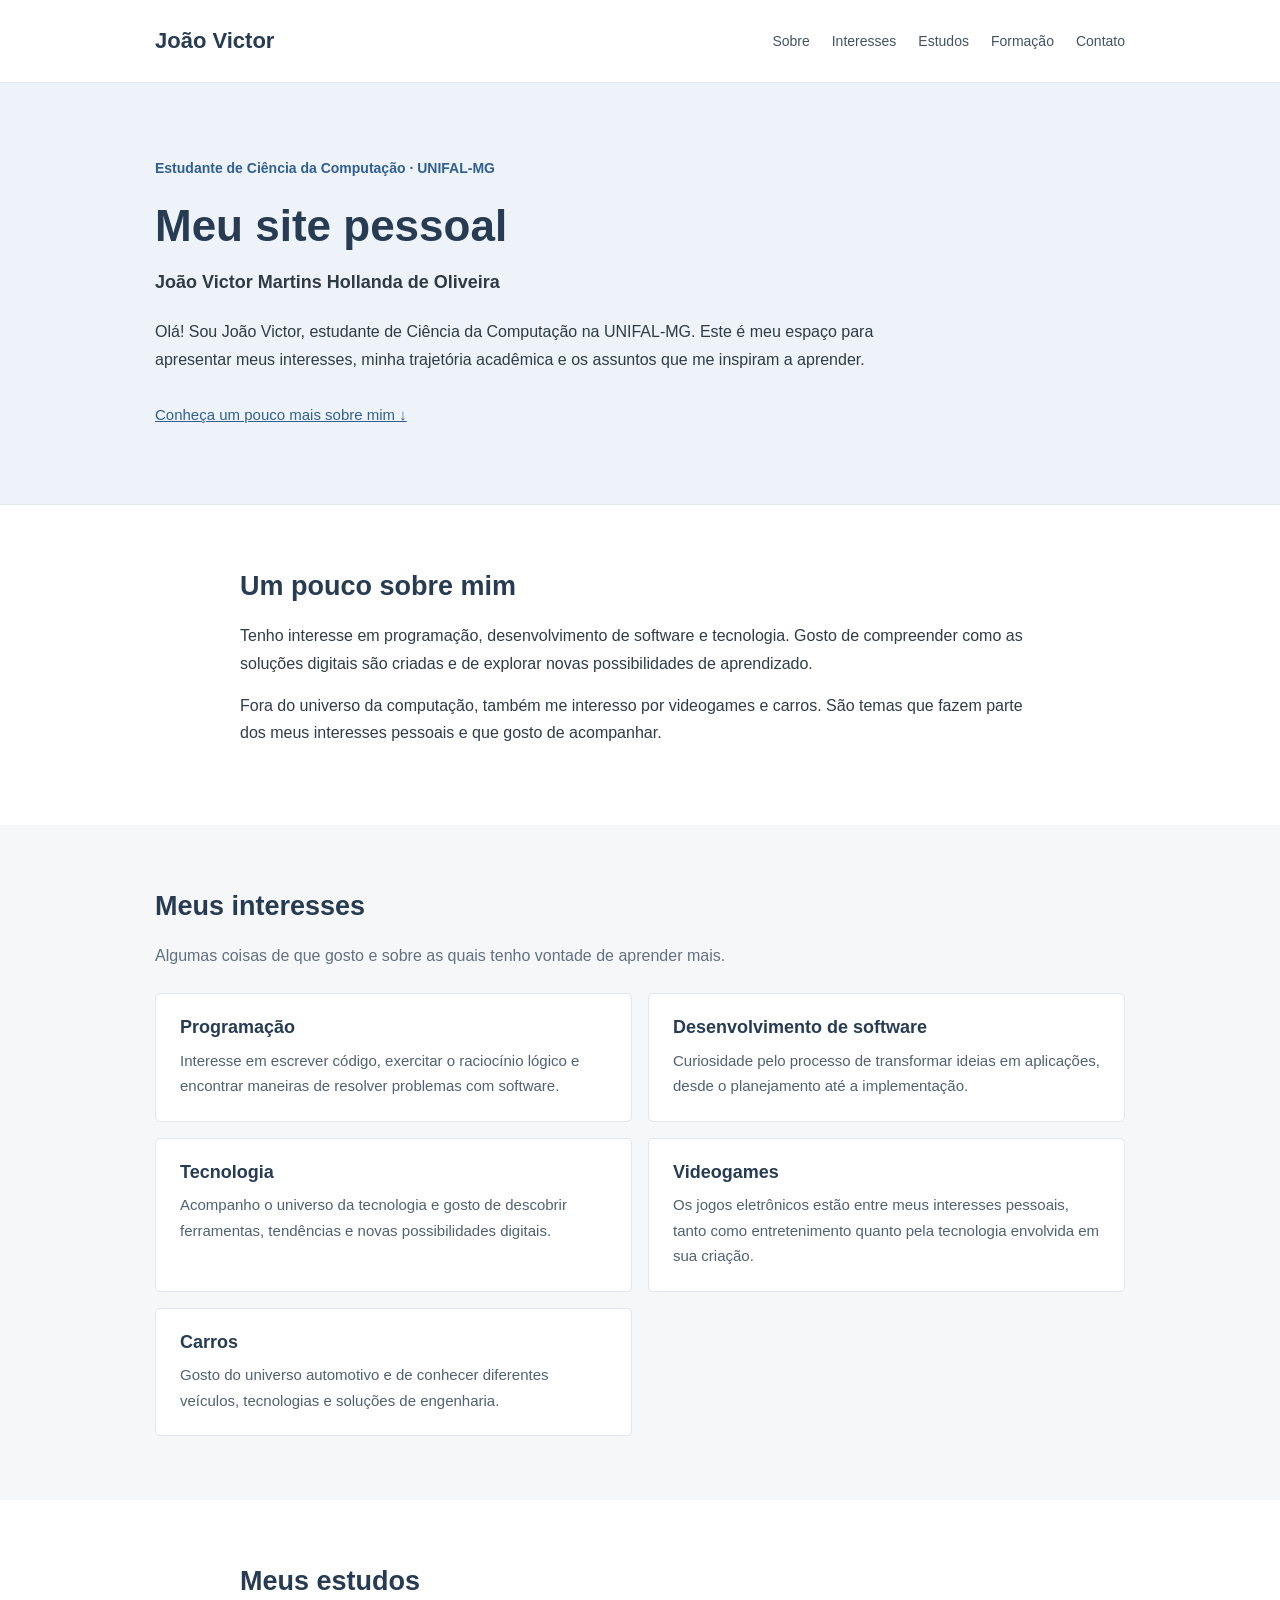
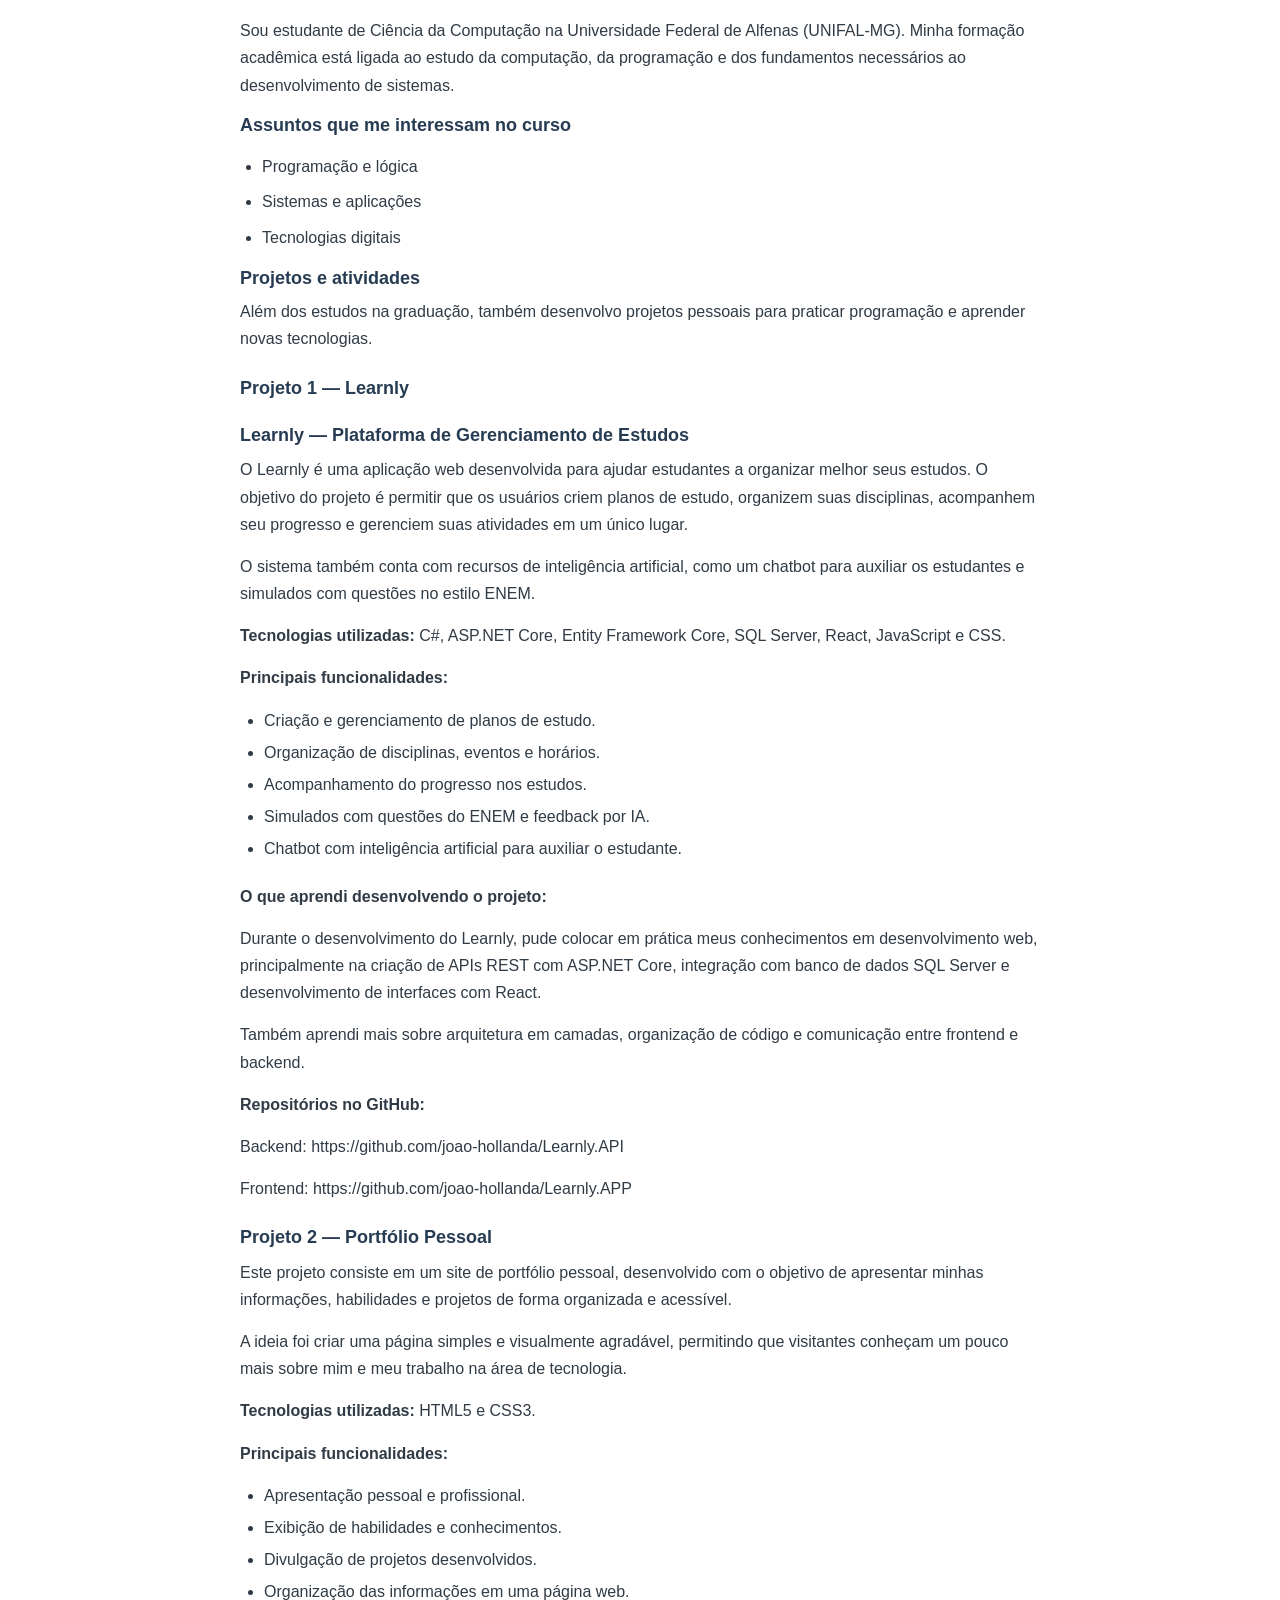
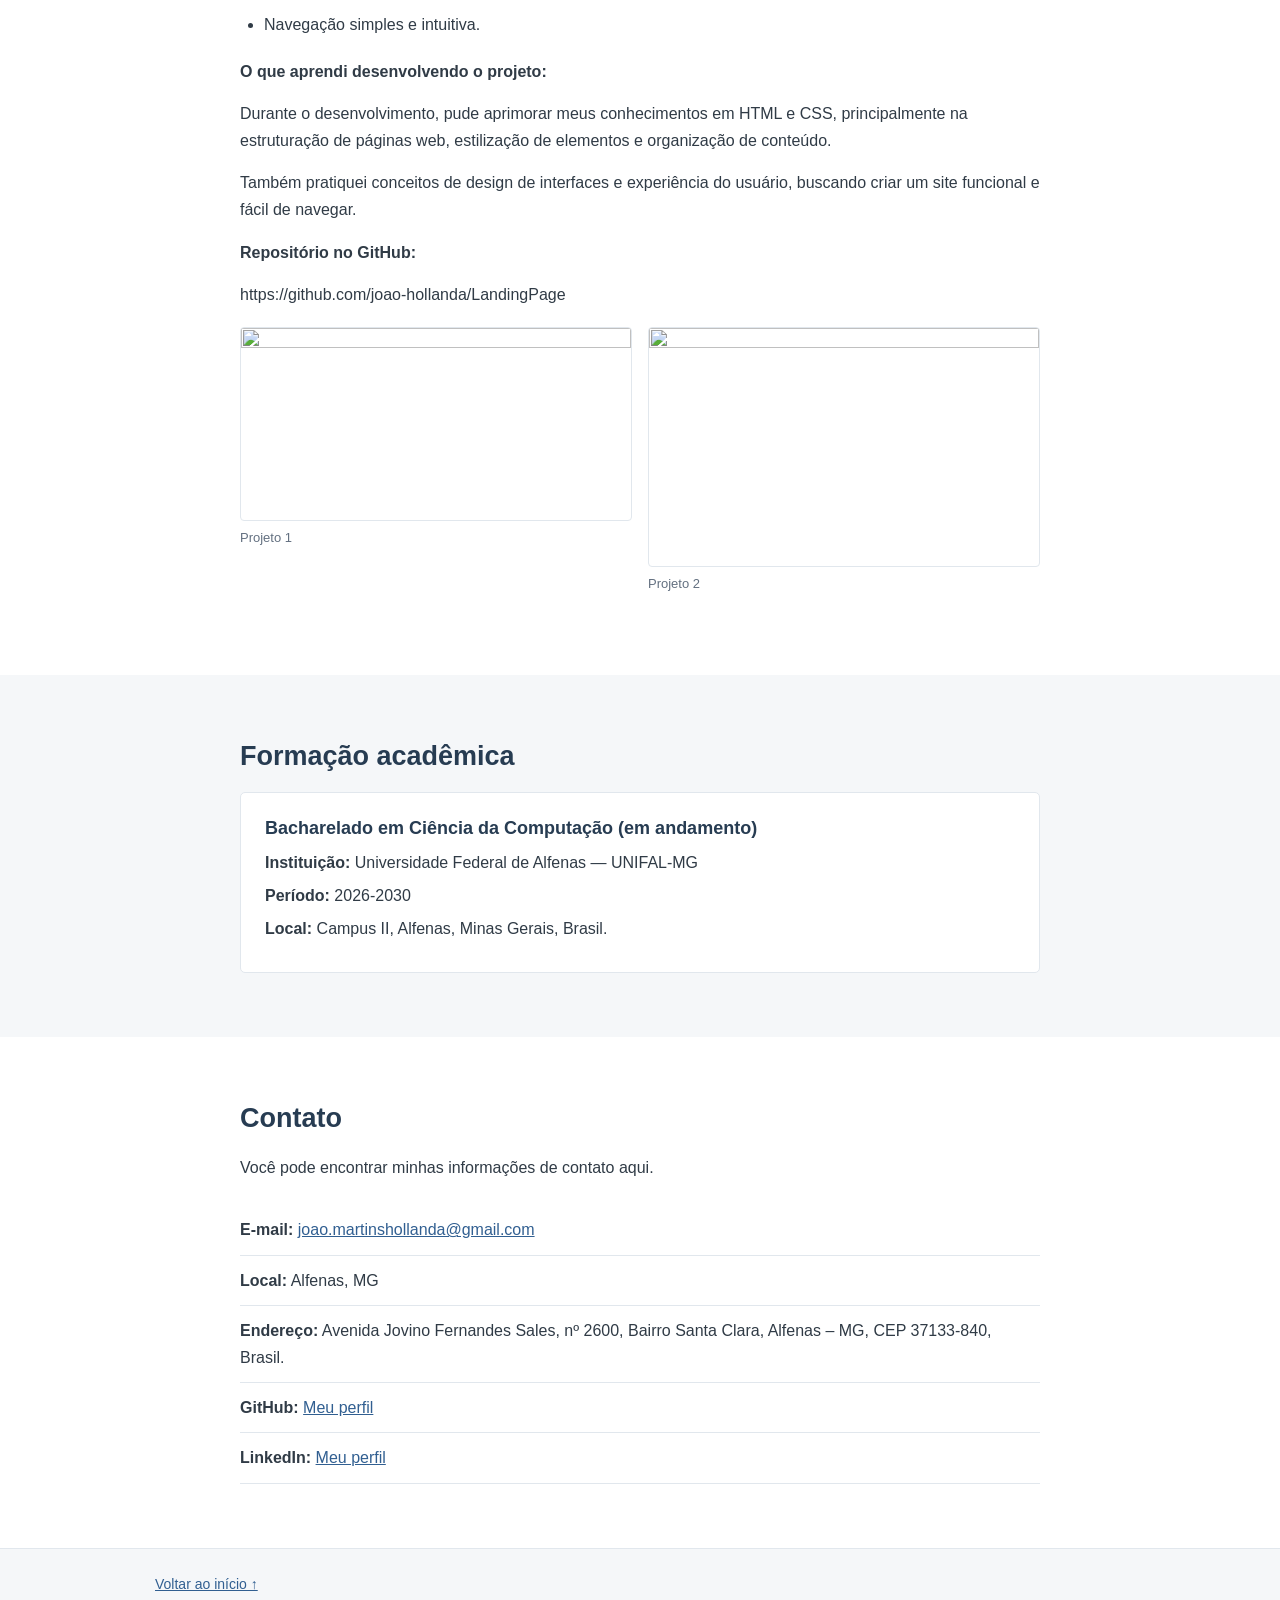
==== commit 103cd56f: "Site" ====
--- a/index.html
+++ b/index.html
@@ -1,7 +1,7 @@
 <!DOCTYPE html>
 <html lang="en-US">
 <head><meta charset="UTF-8">
-  
+  <link rel="stylesheet" href="style.css">
   <meta name="viewport" content="width=device-width, initial-scale=1">
   <title>Portifólio Hollanda</title>
 <meta name="robots" content="max-image-preview:large">
@@ -41,8 +41,8 @@
 /*# sourceURL=global-styles-inline-css */
 </style>
 
-<link rel="stylesheet" id="jvp-style-css" href="https://https://joao-hollanda.github.io/SitePessoal/wp-content/themes/joao-victor-site-simples/style.css?ver=3.0.0" media="all">
-<link rel="EditURI" type="application/rsd+xml" title="RSD" href="https://https://joao-hollanda.github.io/SitePessoal/xmlrpc.php?rsd">
+<link rel="stylesheet" id="jvp-style-css" href="/SitePessoalUnifal/wp-content/themes/joao-victor-site-simples/style.css?ver=3.0.0" media="all">
+<link rel="EditURI" type="application/rsd+xml" title="RSD" href="/SitePessoalUnifal/xmlrpc.php?rsd">
 <meta name="generator" content="WordPress 7.1.3">
 <style id="wp-custom-css">
 .site-footer p {
@@ -54,9 +54,9 @@
 <a class="skip-link" href="#conteudo">Ir para o conteúdo</a>
 <header class="site-header" id="topo">
   <div class="container header-inner">
-    <a class="site-name" href="https://https://joao-hollanda.github.io/SitePessoal/">João Victor</a>
+    <a class="site-name" href="/SitePessoalUnifal/">João Victor</a>
     <nav aria-label="Menu principal">
-      <ul id="main-menu" class="nav-list"><li><a href="https://https://joao-hollanda.github.io/SitePessoal/#sobre">Sobre</a></li><li><a href="https://https://joao-hollanda.github.io/SitePessoal/#interesses">Interesses</a></li><li><a href="https://https://joao-hollanda.github.io/SitePessoal/#estudos">Estudos</a></li><li><a href="https://https://joao-hollanda.github.io/SitePessoal/#formacao">Formação</a></li><li><a href="https://https://joao-hollanda.github.io/SitePessoal/#contato">Contato</a></li></ul>    </nav>
+      <ul id="main-menu" class="nav-list"><li><a href="/SitePessoalUnifal/#sobre">Sobre</a></li><li><a href="/SitePessoalUnifal/#interesses">Interesses</a></li><li><a href="/SitePessoalUnifal/#estudos">Estudos</a></li><li><a href="/SitePessoalUnifal/#formacao">Formação</a></li><li><a href="/SitePessoalUnifal/#contato">Contato</a></li></ul>    </nav>
   </div>
 </header>
 <main id="conteudo">
@@ -120,7 +120,7 @@
       <h3>Projetos e atividades</h3>
       <div class="markdown-content projects-text"><p>Além dos estudos na graduação, também desenvolvo projetos pessoais para praticar programação e aprender novas tecnologias.</p><h3>Projeto 1 — Learnly</h3><h3>Learnly — Plataforma de Gerenciamento de Estudos</h3><p>O Learnly é uma aplicação web desenvolvida para ajudar estudantes a organizar melhor seus estudos. O objetivo do projeto é permitir que os usuários criem planos de estudo, organizem suas disciplinas, acompanhem seu progresso e gerenciem suas atividades em um único lugar.</p><p>O sistema também conta com recursos de inteligência artificial, como um chatbot para auxiliar os estudantes e simulados com questões no estilo ENEM.</p><p><strong>Tecnologias utilizadas:</strong> C#, ASP.NET Core, Entity Framework Core, SQL Server, React, JavaScript e CSS.</p><p><strong>Principais funcionalidades:</strong></p><ul><li>Criação e gerenciamento de planos de estudo.</li><li>Organização de disciplinas, eventos e horários.</li><li>Acompanhamento do progresso nos estudos.</li><li>Simulados com questões do ENEM e feedback por IA.</li><li>Chatbot com inteligência artificial para auxiliar o estudante.</li></ul><p><strong>O que aprendi desenvolvendo o projeto:</strong></p><p>Durante o desenvolvimento do Learnly, pude colocar em prática meus conhecimentos em desenvolvimento web, principalmente na criação de APIs REST com ASP.NET Core, integração com banco de dados SQL Server e desenvolvimento de interfaces com React.</p><p>Também aprendi mais sobre arquitetura em camadas, organização de código e comunicação entre frontend e backend.</p><p><strong>Repositórios no GitHub:</strong></p><p>Backend: https://github.com/joao-hollanda/Learnly.API</p><p>Frontend: https://github.com/joao-hollanda/Learnly.APP</p><h3>Projeto 2 — Portfólio Pessoal</h3><p>Este projeto consiste em um site de portfólio pessoal, desenvolvido com o objetivo de apresentar minhas informações, habilidades e projetos de forma organizada e acessível.</p><p>A ideia foi criar uma página simples e visualmente agradável, permitindo que visitantes conheçam um pouco mais sobre mim e meu trabalho na área de tecnologia.</p><p><strong>Tecnologias utilizadas:</strong> HTML5 e CSS3.</p><p><strong>Principais funcionalidades:</strong></p><ul><li>Apresentação pessoal e profissional.</li><li>Exibição de habilidades e conhecimentos.</li><li>Divulgação de projetos desenvolvidos.</li><li>Organização das informações em uma página web.</li><li>Navegação simples e intuitiva.</li></ul><p><strong>O que aprendi desenvolvendo o projeto:</strong></p><p>Durante o desenvolvimento, pude aprimorar meus conhecimentos em HTML e CSS, principalmente na estruturação de páginas web, estilização de elementos e organização de conteúdo.</p><p>Também pratiquei conceitos de design de interfaces e experiência do usuário, buscando criar um site funcional e fácil de navegar.</p><p><strong>Repositório no GitHub:</strong></p><p>https://github.com/joao-hollanda/LandingPage</p></div>
       <div class="project-gallery">
-        <figure class="content-photo project-photo"><img width="1024" height="503" src="https://https://joao-hollanda.github.io/SitePessoal/wp-content/uploads/2026/10/Captura-de-tela-2026-10-26-213122-1024x503.png" class="section-photo" alt="" loading="lazy" decoding="async" srcset="https://https://joao-hollanda.github.io/SitePessoal/wp-content/uploads/2026/10/Captura-de-tela-2026-10-26-213122-1024x503.png 1024w, https://https://joao-hollanda.github.io/SitePessoal/wp-content/uploads/2026/10/Captura-de-tela-2026-10-26-213122-300x147.png 300w, https://https://joao-hollanda.github.io/SitePessoal/wp-content/uploads/2026/10/Captura-de-tela-2026-10-26-213122-768x377.png 768w, https://https://joao-hollanda.github.io/SitePessoal/wp-content/uploads/2026/10/Captura-de-tela-2026-10-26-213122-1536x755.png 1536w, https://https://joao-hollanda.github.io/SitePessoal/wp-content/uploads/2026/10/Captura-de-tela-2026-10-26-213122.png 1919w" sizes="auto, (max-width: 1024px) 100vw, 1024px"><figcaption>Projeto 1</figcaption></figure>        <figure class="content-photo project-photo"><img width="1024" height="670" src="https://https://joao-hollanda.github.io/SitePessoal/wp-content/uploads/2026/10/Captura-de-tela-2026-10-26-213030-1024x670.png" class="section-photo" alt="" loading="lazy" decoding="async" srcset="https://https://joao-hollanda.github.io/SitePessoal/wp-content/uploads/2026/10/Captura-de-tela-2026-10-26-213030-1024x670.png 1024w, https://https://joao-hollanda.github.io/SitePessoal/wp-content/uploads/2026/10/Captura-de-tela-2026-10-26-213030-300x196.png 300w, https://https://joao-hollanda.github.io/SitePessoal/wp-content/uploads/2026/10/Captura-de-tela-2026-10-26-213030-768x503.png 768w, https://https://joao-hollanda.github.io/SitePessoal/wp-content/uploads/2026/10/Captura-de-tela-2026-10-26-213030.png 1329w" sizes="auto, (max-width: 1024px) 100vw, 1024px"><figcaption>Projeto 2</figcaption></figure>      </div>
+        <figure class="content-photo project-photo"><img width="1024" height="503" src="/SitePessoalUnifal/wp-content/uploads/2026/10/Captura-de-tela-2026-10-26-213122-1024x503.png" class="section-photo" alt="" loading="lazy" decoding="async" srcset="/SitePessoalUnifal/wp-content/uploads/2026/10/Captura-de-tela-2026-10-26-213122-1024x503.png 1024w, /SitePessoalUnifal/wp-content/uploads/2026/10/Captura-de-tela-2026-10-26-213122-300x147.png 300w, /SitePessoalUnifal/wp-content/uploads/2026/10/Captura-de-tela-2026-10-26-213122-768x377.png 768w, /SitePessoalUnifal/wp-content/uploads/2026/10/Captura-de-tela-2026-10-26-213122-1536x755.png 1536w, /SitePessoalUnifal/wp-content/uploads/2026/10/Captura-de-tela-2026-10-26-213122.png 1919w" sizes="auto, (max-width: 1024px) 100vw, 1024px"><figcaption>Projeto 1</figcaption></figure>        <figure class="content-photo project-photo"><img width="1024" height="670" src="/SitePessoalUnifal/wp-content/uploads/2026/10/Captura-de-tela-2026-10-26-213030-1024x670.png" class="section-photo" alt="" loading="lazy" decoding="async" srcset="/SitePessoalUnifal/wp-content/uploads/2026/10/Captura-de-tela-2026-10-26-213030-1024x670.png 1024w, /SitePessoalUnifal/wp-content/uploads/2026/10/Captura-de-tela-2026-10-26-213030-300x196.png 300w, /SitePessoalUnifal/wp-content/uploads/2026/10/Captura-de-tela-2026-10-26-213030-768x503.png 768w, /SitePessoalUnifal/wp-content/uploads/2026/10/Captura-de-tela-2026-10-26-213030.png 1329w" sizes="auto, (max-width: 1024px) 100vw, 1024px"><figcaption>Projeto 2</figcaption></figure>      </div>
     </div>
   </section>
 
@@ -158,12 +158,12 @@
 {"prefetch":[{"source":"document","where":{"and":[{"href_matches":"/*"},{"not":{"href_matches":["/wp-*.php","/wp-admin/*","/wp-content/uploads/*","/wp-content/*","/wp-content/plugins/*","/wp-content/themes/joao-victor-site-simples/*","/*\\?(.+)"]}},{"not":{"selector_matches":"a[rel~=\"nofollow\"]"}},{"not":{"selector_matches":".no-prefetch, .no-prefetch a"}}]},"eagerness":"conservative"}]}
 </script>
 <script id="wp-emoji-settings" type="application/json">
-{"baseUrl":"https://s.w.org/images/core/emoji/17.0.2/72x72/","ext":".png","svgUrl":"https://s.w.org/images/core/emoji/17.0.2/svg/","svgExt":".svg","source":{"concatemoji":"https://https://joao-hollanda.github.io/SitePessoal/wp-includes/js/wp-emoji-release.min.js?ver=7.1.3"}}
+{"baseUrl":"https://s.w.org/images/core/emoji/17.0.2/72x72/","ext":".png","svgUrl":"https://s.w.org/images/core/emoji/17.0.2/svg/","svgExt":".svg","source":{"concatemoji":"/SitePessoalUnifal/wp-includes/js/wp-emoji-release.min.js?ver=7.1.3"}}
 </script>
 <script type="module">
 /*! This file is auto-generated */
 var e="script#wp-emoji-settings",t=document.querySelector(e);if(!(t instanceof HTMLScriptElement))throw new Error("Element missing: "+e);const r=JSON.parse(t.text),s=(window._wpemojiSettings=r,"wpEmojiSettingsSupports"),o=["flag","emoji"];function i(e){try{var t={supportTests:e,timestamp:(new Date).valueOf()};sessionStorage.setItem(s,JSON.stringify(t))}catch(e){}}function c(e,t,n){e.clearRect(0,0,e.canvas.width,e.canvas.height),e.fillText(t,0,0);t=new Uint32Array(e.getImageData(0,0,e.canvas.width,e.canvas.height).data);e.clearRect(0,0,e.canvas.width,e.canvas.height),e.fillText(n,0,0);const r=new Uint32Array(e.getImageData(0,0,e.canvas.width,e.canvas.height).data);return t.every((e,t)=>e===r[t])}function p(e,t){e.clearRect(0,0,e.canvas.width,e.canvas.height),e.fillText(t,0,0);var n=e.getImageData(16,16,1,1);for(let e=0;e<n.data.length;e++)if(0!==n.data[e])return!1;return!0}function u(e,t,n,r){switch(t){case"flag":return n(e,"\ud83c\udff3\ufe0f\u200d\u26a7\ufe0f","\ud83c\udff3\ufe0f\u200b\u26a7\ufe0f")?!1:!n(e,"\ud83c\udde8\ud83c\uddf6","\ud83c\udde8\u200b\ud83c\uddf6")&&!n(e,"\ud83c\udff4\udb40\udc67\udb40\udc62\udb40\udc65\udb40\udc6e\udb40\udc67\udb40\udc7f","\ud83c\udff4\u200b\udb40\udc67\u200b\udb40\udc62\u200b\udb40\udc65\u200b\udb40\udc6e\u200b\udb40\udc67\u200b\udb40\udc7f");case"emoji":return!r(e,"\ud83e\u1fac8")}return!1}function f(e,t,n,r){let a;const s=(a="undefined"!=typeof WorkerGlobalScope&&self instanceof WorkerGlobalScope?new OffscreenCanvas(300,150):document.createElement("canvas")).getContext("2d",{willReadFrequently:!0}),o=(s.textBaseline="top",s.font="600 32px Arial",{});return e.forEach(e=>{o[e]=t(s,e,n,r)}),o}function a(e){var t=document.createElement("script");t.src=e,t.defer=!0,document.head.appendChild(t)}r.supports={everything:!0,everythingExceptFlag:!0},new Promise(t=>{let n=function(){try{var e=JSON.parse(sessionStorage.getItem(s));if("object"==typeof e&&"number"==typeof e.timestamp&&(new Date).valueOf()<e.timestamp+604800&&"object"==typeof e.supportTests)return e.supportTests}catch(e){}return null}();if(!n){if("undefined"!=typeof Worker&&"undefined"!=typeof OffscreenCanvas&&"undefined"!=typeof URL&&URL.createObjectURL&&"undefined"!=typeof Blob)try{var e="postMessage("+f.toString()+"("+[JSON.stringify(o),u.toString(),c.toString(),p.toString()].join(",")+"));",r=new Blob([e],{type:"text/javascript"});const a=new Worker(URL.createObjectURL(r),{name:"wpTestEmojiSupports"});return void(a.onmessage=e=>{i(n=e.data),a.terminate(),t(n)})}catch(e){}i(n=f(o,u,c,p))}t(n)}).then(e=>{for(const n in e)r.supports[n]=e[n],r.supports.everything=r.supports.everything&&r.supports[n],"flag"!==n&&(r.supports.everythingExceptFlag=r.supports.everythingExceptFlag&&r.supports[n]);var t;r.supports.everythingExceptFlag=r.supports.everythingExceptFlag&&!r.supports.flag,r.supports.everything||((t=r.source||{}).concatemoji?a(t.concatemoji):t.wpemoji&&t.twemoji&&(a(t.twemoji),a(t.wpemoji)))});
-//# sourceURL=https://https://joao-hollanda.github.io/SitePessoal/wp-includes/js/wp-emoji-loader.min.js
+//# sourceURL=/SitePessoalUnifal/wp-includes/js/wp-emoji-loader.min.js
 </script>
 </body>
 </html>
--- a/style.css
+++ b/style.css
@@ -0,0 +1,93 @@
+/*
+Theme Name: Site Pessoal - João Victor (Simples)
+Author: João Victor
+Description: Tema claro e simples para um site pessoal de estudante, com conteúdo editável pelo WordPress.
+Version: 3.0.0
+Requires at least: 6.0
+Requires PHP: 7.4
+License: GPL v2 or later
+License URI: https://www.gnu.org/licenses/gpl-2.0.html
+Text Domain: joao-victor-site-simples
+Tags: blog, one-column, custom-menu
+*/
+:root { --blue: #315f91; --text: #303b46; --muted: #637080; --border: #e1e7ed; --light: #f5f7f9; }
+* { box-sizing: border-box; }
+html { scroll-behavior: smooth; scroll-padding-top: 24px; }
+body { margin: 0; font-family: Arial, Helvetica, sans-serif; font-size: 16px; line-height: 1.7; color: var(--text); background: #fff; }
+a { color: var(--blue); }
+a:hover { text-decoration: underline; }
+:focus-visible { outline: 2px solid var(--blue); outline-offset: 3px; }
+.container { width: min(100% - 40px, 970px); margin: 0 auto; }
+.narrow { max-width: 800px; }
+.skip-link { position: absolute; top: -100px; left: 10px; background: white; padding: 8px; z-index: 10; }
+.skip-link:focus { top: 10px; }
+.site-header { background: white; border-bottom: 1px solid var(--border); }
+.header-inner { min-height: 82px; display: flex; align-items: center; justify-content: space-between; gap: 16px; }
+.site-name { color: #273c52; font-size: 22px; font-weight: 700; text-decoration: none; white-space: nowrap; }
+.nav-list { display: flex; flex-wrap: wrap; gap: 10px 22px; list-style: none; padding: 0; margin: 0; }
+.nav-list a { color: #445264; font-size: 14px; text-decoration: none; }
+.nav-list a:hover { color: var(--blue); text-decoration: underline; }
+.introduction { background: #edf3f8; padding: 74px 0 76px; border-bottom: 1px solid #e1e8ee; }
+.small-label { color: var(--blue); font-size: 14px; font-weight: bold; margin: 0 0 16px; }
+h1, h2, h3 { line-height: 1.3; color: #273c52; }
+h1 { font-size: clamp(32px, 4.5vw, 44px); margin: 0 0 13px; }
+h2 { font-size: 27px; margin: 0 0 18px; }
+h3 { font-size: 18px; margin: 0 0 8px; }
+p { margin: 0 0 15px; }
+.intro-name { font-size: 18px; font-weight: bold; margin: 0 0 20px; }
+.intro-text { max-width: 720px; line-height: 1.8; }
+.text-link { display: inline-block; margin-top: 12px; font-size: 15px; }
+.section { padding: 64px 0; }
+.alt-bg { background: var(--light); }
+.section-intro { color: var(--muted); margin-bottom: 24px; }
+.interest-list { display: grid; grid-template-columns: 1fr 1fr; gap: 16px; }
+.interest-item { padding: 22px 24px; background: white; border: 1px solid var(--border); border-radius: 5px; }
+.interest-item p { font-size: 15px; color: #526070; margin: 0; }
+.simple-list { padding-left: 22px; }
+.simple-list li { margin-bottom: 8px; }
+.education-box { background: white; padding: 24px; border: 1px solid var(--border); border-radius: 5px; }
+.education-box p { margin: 6px 0; }
+.contact-list { list-style: none; margin: 24px 0 0; padding: 0; }
+.contact-list li { padding: 11px 0; border-bottom: 1px solid var(--border); overflow-wrap: anywhere; }
+.pending-note { color: #875b2c; }
+.site-footer { border-top: 1px solid var(--border); background: #f5f7f9; font-size: 14px; color: var(--muted); }
+.footer-inner { display: flex; justify-content: space-between; gap: 16px; align-items: center; padding: 24px 0; }
+.footer-inner p { margin: 0; }
+.inner-main { padding: 65px 0; min-height: 50vh; }
+.content-shell { max-width: 800px; }
+.inner-title { font-size: 32px; margin: 0 0 22px; }
+.page-content, .post-card { margin-bottom: 28px; }
+.entry-content img { max-width: 100%; height: auto; }
+.entry-content blockquote { border-left: 3px solid var(--blue); padding-left: 20px; }
+.post-excerpt { color: #4a5867; }
+.post-meta { color: var(--muted); font-size: 13px; }
+@media (max-width: 720px) {
+  .header-inner { padding: 17px 0; flex-direction: column; align-items: flex-start; }
+  .nav-list { gap: 6px 18px; }
+  .introduction { padding: 48px 0; }
+  .section { padding: 48px 0; }
+  .interest-list { grid-template-columns: 1fr; }
+  .footer-inner { flex-direction: column; align-items: flex-start; }
+}
+@media (prefers-reduced-motion: reduce) { html { scroll-behavior: auto; } }
+
+/* Markdown e imagens opcionais — versão 3 */
+.markdown-content p { margin: 0 0 15px; }
+.markdown-content ul, .markdown-content ol { padding-left: 24px; margin: 10px 0 20px; }
+.markdown-content li { margin: 5px 0; }
+.markdown-content h3 { margin-top: 24px; margin-bottom: 9px; }
+.markdown-content h4, .markdown-content h5, .markdown-content h6 { margin-top: 16px; margin-bottom: 8px; }
+.markdown-content code { padding: 1px 4px; background: #f0f2f4; border: 1px solid #e1e7ed; border-radius: 3px; font-size: .92em; }
+.markdown-content img { max-width: 100%; height: auto; border-radius: 4px; }
+.content-photo { margin: 18px 0 24px; }
+.content-photo img { display: block; max-width: 100%; width: auto; height: auto; max-height: 330px; object-fit: contain; border-radius: 4px; border: 1px solid var(--border); }
+.content-photo figcaption { color: var(--muted); font-size: 13px; margin-top: 6px; }
+.intro-photo img { max-height: 220px; }
+.interest-photo { margin: 10px 0 12px; }
+.interest-photo img { width: 100%; max-height: 185px; object-fit: cover; }
+.study-photo img { max-height: 260px; }
+.project-gallery { display: grid; grid-template-columns: repeat(2, minmax(0, 1fr)); gap: 16px; }
+.project-photo { margin: 4px 0 16px; }
+.project-photo img { width: 100%; max-height: 240px; object-fit: cover; }
+.interest-item .markdown-content p:last-child { margin-bottom: 0; }
+@media (max-width: 600px) { .project-gallery { grid-template-columns: 1fr; } }
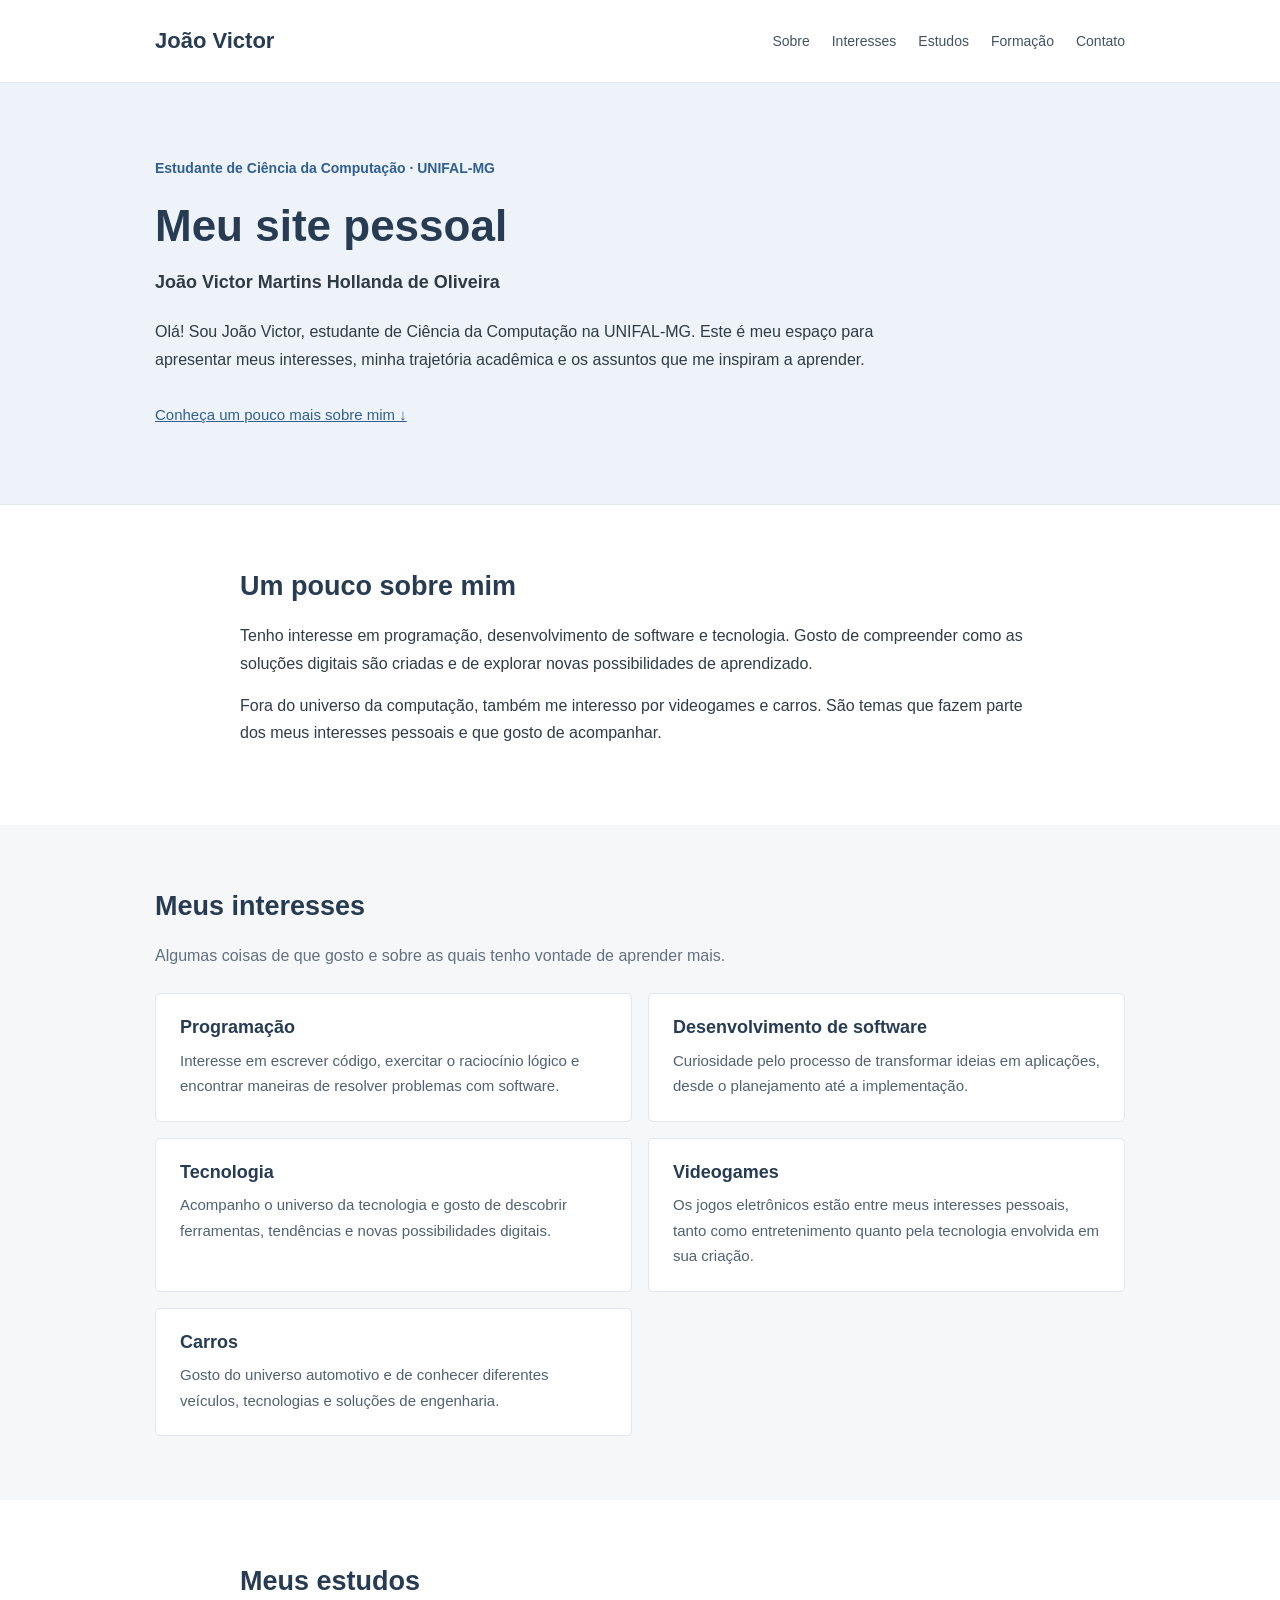
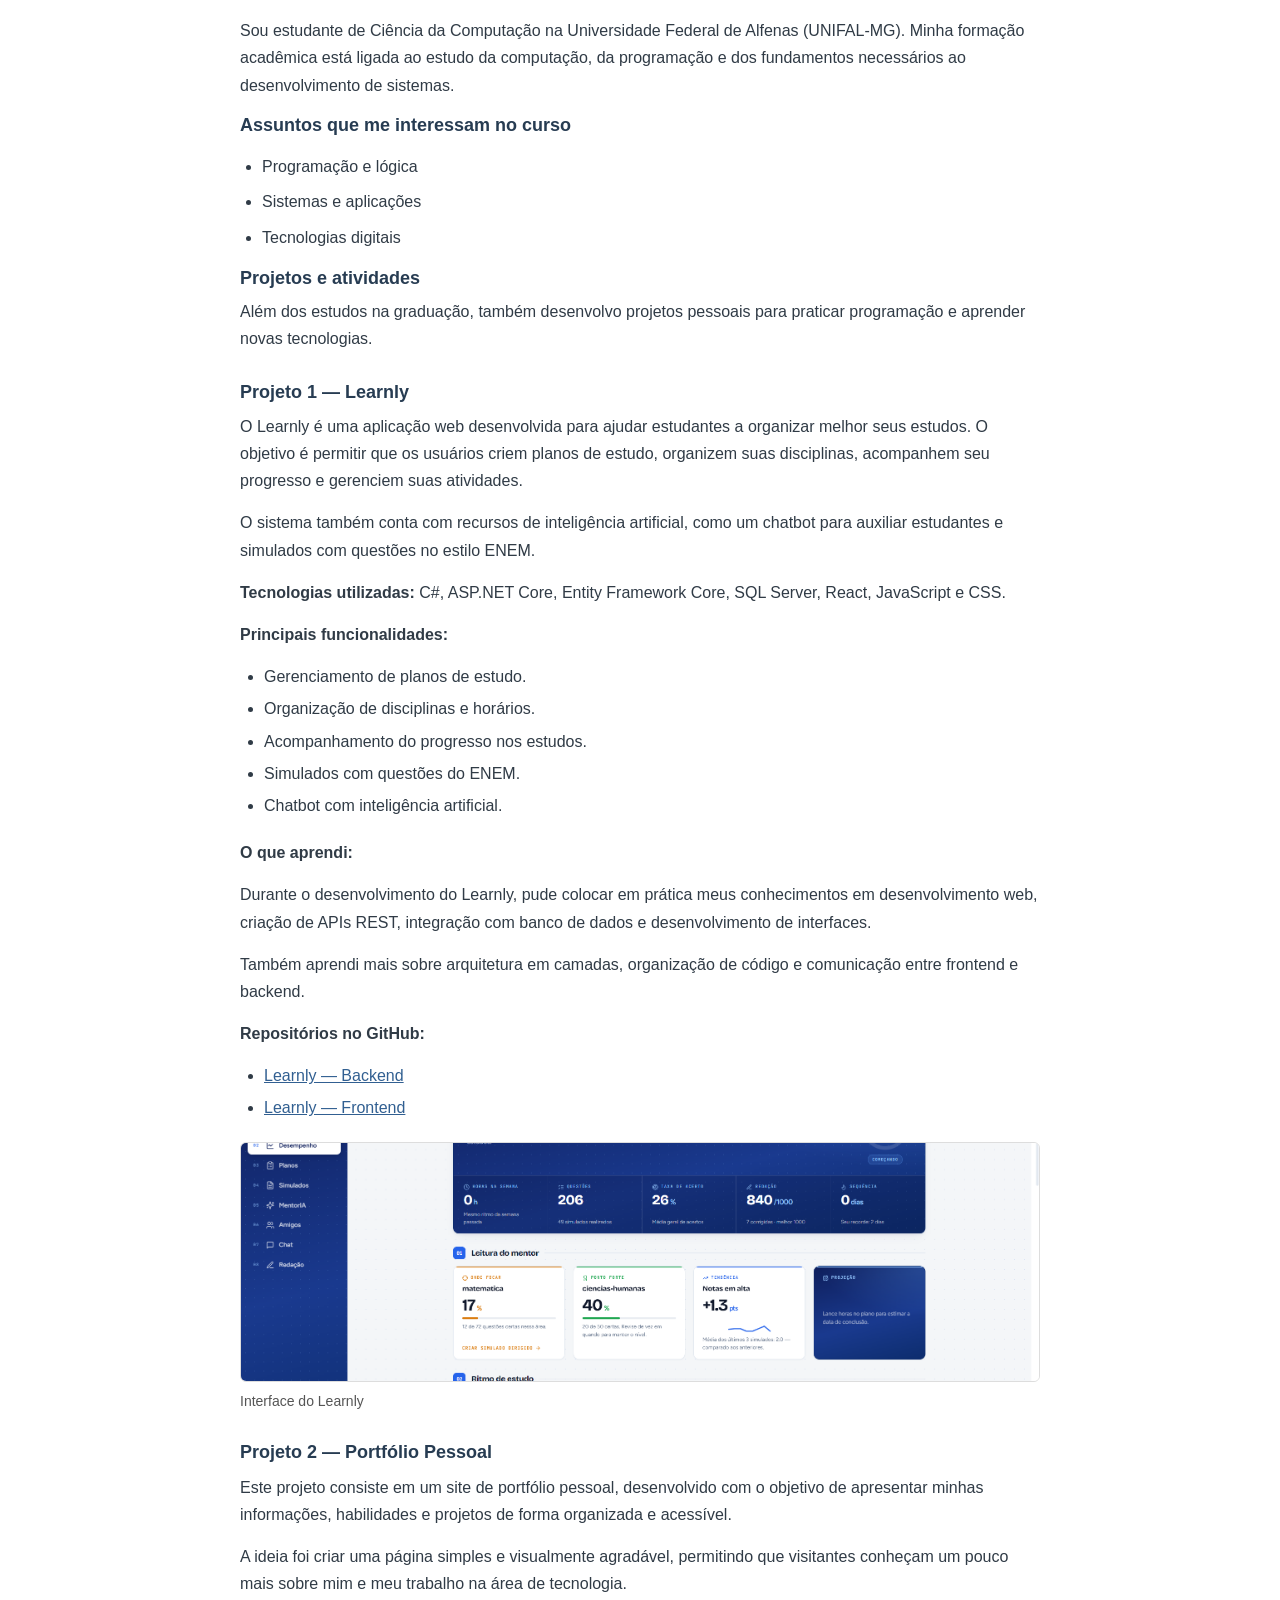
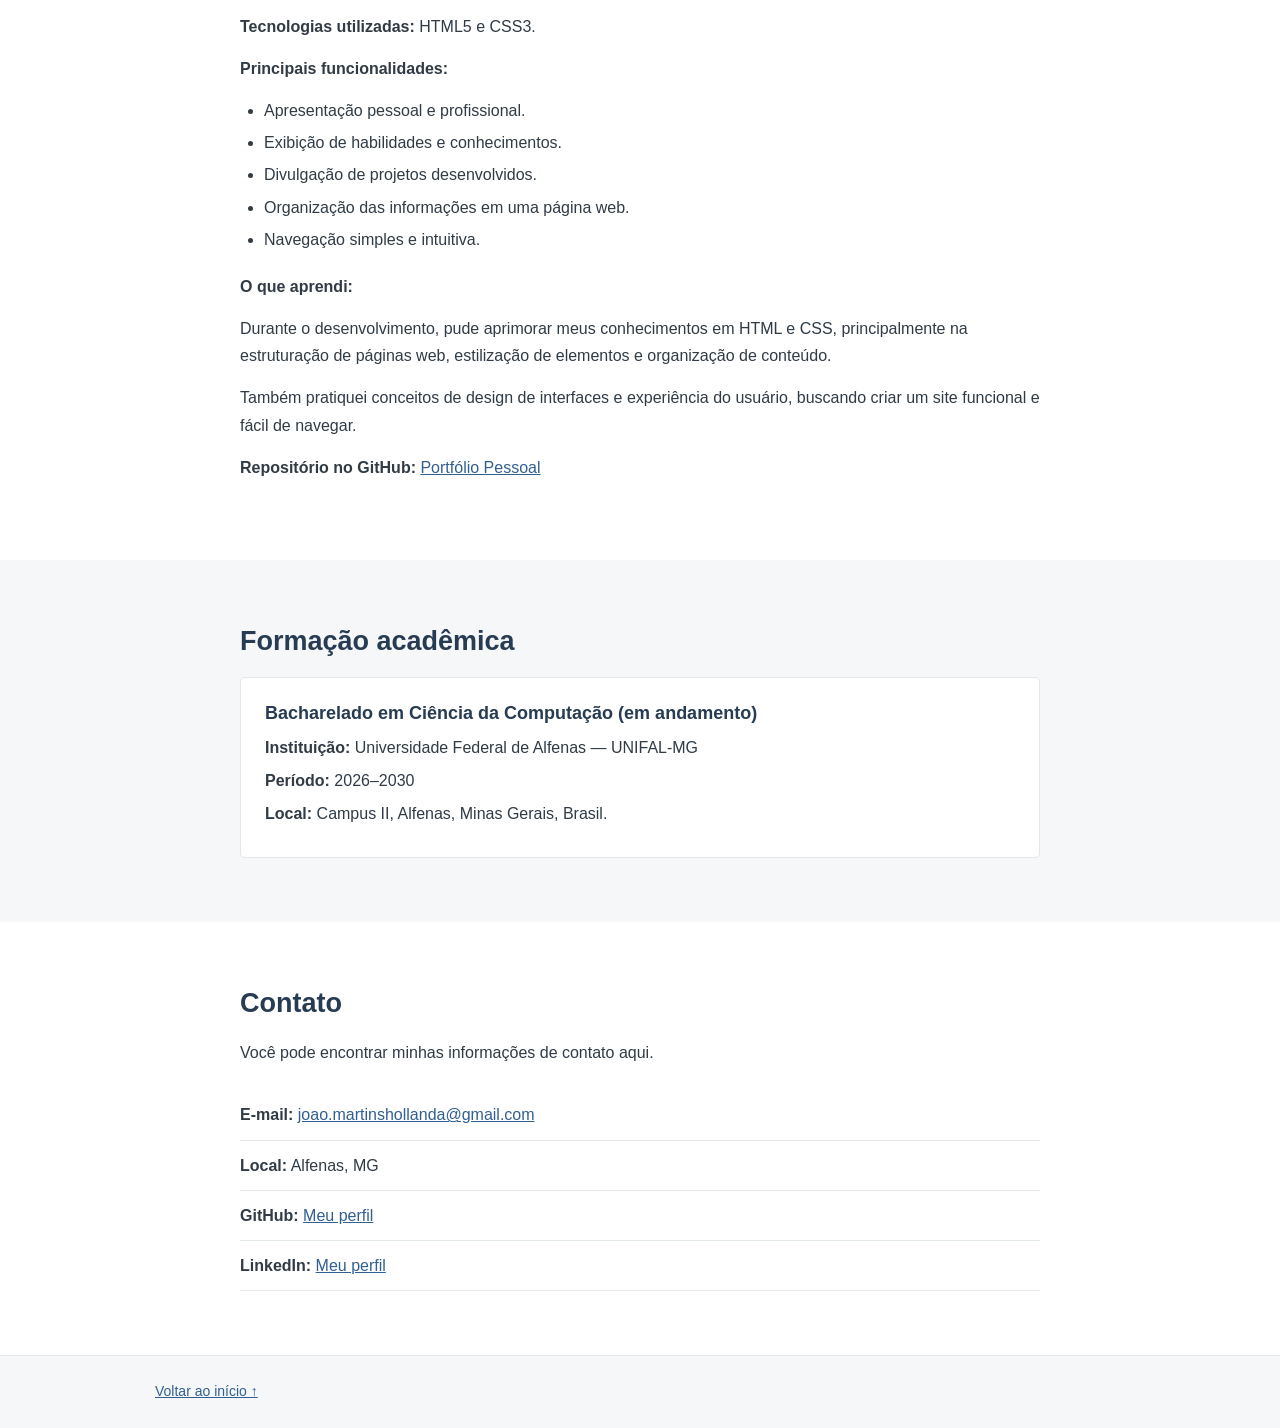
==== commit 44826027: "Imagens" ====
--- a/index.html
+++ b/index.html
@@ -1,169 +1,433 @@
+
 <!DOCTYPE html>
-<html lang="en-US">
-<head><meta charset="UTF-8">
-  <link rel="stylesheet" href="style.css">
-  <meta name="viewport" content="width=device-width, initial-scale=1">
-  <title>Portifólio Hollanda</title>
-<meta name="robots" content="max-image-preview:large">
-
-<style id="wp-img-auto-sizes-contain-inline-css">
-img:is([sizes=auto i],[sizes^="auto," i]){contain-intrinsic-size:3000px 1500px}
-/*# sourceURL=wp-img-auto-sizes-contain-inline-css */
-</style>
-<style id="wp-emoji-styles-inline-css">
-
-	img.wp-smiley, img.emoji {
-		display: inline !important;
-		border: none !important;
-		box-shadow: none !important;
-		height: 1em !important;
-		width: 1em !important;
-		margin: 0 0.07em !important;
-		vertical-align: -0.1em !important;
-		background: none !important;
-		padding: 0 !important;
-	}
-/*# sourceURL=wp-emoji-styles-inline-css */
-</style>
-<style id="wp-block-library-inline-css">
-:root{--wp-block-synced-color:#7a00df;--wp-block-synced-color--rgb:122,0,223;--wp-bound-block-color:var(--wp-block-synced-color);--wp-editor-canvas-background:#ddd;--wp-admin-theme-color:#007cba;--wp-admin-theme-color--rgb:0,124,186;--wp-admin-theme-color-darker-10:#006ba1;--wp-admin-theme-color-darker-10--rgb:0,107,160.5;--wp-admin-theme-color-darker-20:#005a87;--wp-admin-theme-color-darker-20--rgb:0,90,135;--wp-admin-border-width-focus:2px}@media (min-resolution:192dpi){:root{--wp-admin-border-width-focus:1.5px}}.wp-element-button{cursor:pointer}:root .has-very-light-gray-background-color{background-color:#eee}:root .has-very-dark-gray-background-color{background-color:#313131}:root .has-very-light-gray-color{color:#eee}:root .has-very-dark-gray-color{color:#313131}:root .has-vivid-green-cyan-to-vivid-cyan-blue-gradient-background{background:linear-gradient(135deg,#00d084,#0693e3)}:root .has-purple-crush-gradient-background{background:linear-gradient(135deg,#34e2e4,#4721fb 50%,#ab1dfe)}:root .has-hazy-dawn-gradient-background{background:linear-gradient(135deg,#faaca8,#dad0ec)}:root .has-subdued-olive-gradient-background{background:linear-gradient(135deg,#fafae1,#67a671)}:root .has-atomic-cream-gradient-background{background:linear-gradient(135deg,#fdd79a,#004a59)}:root .has-nightshade-gradient-background{background:linear-gradient(135deg,#330968,#31cdcf)}:root .has-midnight-gradient-background{background:linear-gradient(135deg,#020381,#2874fc)}:root{--wp--preset--font-size--normal:16px;--wp--preset--font-size--huge:42px}.has-regular-font-size{font-size:1em}.has-larger-font-size{font-size:2.625em}.has-normal-font-size{font-size:var(--wp--preset--font-size--normal)}.has-huge-font-size{font-size:var(--wp--preset--font-size--huge)}:root .has-text-align-center{text-align:center}:root .has-text-align-left{text-align:left}:root .has-text-align-right{text-align:right}.has-fit-text{white-space:nowrap!important}#end-resizable-editor-section{display:none}.aligncenter{clear:both}.items-justified-left{justify-content:flex-start}.items-justified-center{justify-content:center}.items-justified-right{justify-content:flex-end}.items-justified-space-between{justify-content:space-between}.screen-reader-text{word-wrap:normal!important;border:0;clip-path:inset(50%);height:1px;margin:-1px;overflow:hidden;padding:0;position:absolute;width:1px;word-break:normal!important}.screen-reader-text:focus{background-color:#ddd;clip-path:none;color:#444;display:block;font-size:1em;height:auto;left:5px;line-height:normal;padding:15px 23px 14px;text-decoration:none;top:5px;width:auto;z-index:100000}html :where(.has-border-color){border-style:solid}html :where([style^=border-color],[style*=";border-color"],[style*="; border-color"]){border-style:solid}html :where([style^=border-top-color],[style*=";border-top-color"],[style*="; border-top-color"]){border-top-style:solid}html :where([style^=border-right-color],[style*=";border-right-color"],[style*="; border-right-color"]){border-right-style:solid}html :where([style^=border-bottom-color],[style*=";border-bottom-color"],[style*="; border-bottom-color"]){border-bottom-style:solid}html :where([style^=border-left-color],[style*=";border-left-color"],[style*="; border-left-color"]){border-left-style:solid}html :where([style^=border-width],[style*=";border-width"],[style*="; border-width"]){border-style:solid}html :where([style^=border-top-width],[style*=";border-top-width"],[style*="; border-top-width"]){border-top-style:solid}html :where([style^=border-right-width],[style*=";border-right-width"],[style*="; border-right-width"]){border-right-style:solid}html :where([style^=border-bottom-width],[style*=";border-bottom-width"],[style*="; border-bottom-width"]){border-bottom-style:solid}html :where([style^=border-left-width],[style*=";border-left-width"],[style*="; border-left-width"]){border-left-style:solid}html :where(img[class*=wp-image-]){height:auto;max-width:100%}:where(figure){margin:0 0 1em}html :where(.is-position-sticky){--wp-admin--admin-bar--position-offset:var(--wp-admin--admin-bar--height,0px)}@media screen and (max-width:600px){html :where(.is-position-sticky){--wp-admin--admin-bar--position-offset:0px}}
-
-/*# sourceURL=/wp-includes/css/dist/block-library/common.min.css */
-</style>
-<style id="classic-theme-styles-inline-css">
-/*! This file is auto-generated */
-.wp-block-button__link{color:#fff;background-color:#32373c;border-radius:9999px;box-shadow:none;text-decoration:none;padding:calc(.667em + 2px) calc(1.333em + 2px);font-size:1.125em}.wp-block-file__button{background:#32373c;color:#fff;text-decoration:none}
-/*# sourceURL=/wp-includes/css/classic-themes.min.css */
-</style>
-
-<style id="global-styles-inline-css">
-:root{--wp--preset--aspect-ratio--square: 1;--wp--preset--aspect-ratio--4-3: 4/3;--wp--preset--aspect-ratio--3-4: 3/4;--wp--preset--aspect-ratio--3-2: 3/2;--wp--preset--aspect-ratio--2-3: 2/3;--wp--preset--aspect-ratio--16-9: 16/9;--wp--preset--aspect-ratio--9-16: 9/16;--wp--preset--color--black: #000000;--wp--preset--color--cyan-bluish-gray: #abb8c3;--wp--preset--color--white: #ffffff;--wp--preset--color--pale-pink: #f78da7;--wp--preset--color--vivid-red: #cf2e2e;--wp--preset--color--luminous-vivid-orange: #ff6900;--wp--preset--color--luminous-vivid-amber: #fcb900;--wp--preset--color--light-green-cyan: #7bdcb5;--wp--preset--color--vivid-green-cyan: #00d084;--wp--preset--color--pale-cyan-blue: #8ed1fc;--wp--preset--color--vivid-cyan-blue: #0693e3;--wp--preset--color--vivid-purple: #9b51e0;--wp--preset--gradient--vivid-cyan-blue-to-vivid-purple: linear-gradient(135deg,rgb(6,147,227) 0%,rgb(155,81,224) 100%);--wp--preset--gradient--light-green-cyan-to-vivid-green-cyan: linear-gradient(135deg,rgb(122,220,180) 0%,rgb(0,208,130) 100%);--wp--preset--gradient--luminous-vivid-amber-to-luminous-vivid-orange: linear-gradient(135deg,rgb(252,185,0) 0%,rgb(255,105,0) 100%);--wp--preset--gradient--luminous-vivid-orange-to-vivid-red: linear-gradient(135deg,rgb(255,105,0) 0%,rgb(207,46,46) 100%);--wp--preset--gradient--very-light-gray-to-cyan-bluish-gray: linear-gradient(135deg,rgb(238,238,238) 0%,rgb(169,184,195) 100%);--wp--preset--gradient--cool-to-warm-spectrum: linear-gradient(135deg,rgb(74,234,220) 0%,rgb(151,120,209) 20%,rgb(207,42,186) 40%,rgb(238,44,130) 60%,rgb(251,105,98) 80%,rgb(254,248,76) 100%);--wp--preset--gradient--blush-light-purple: linear-gradient(135deg,rgb(255,206,236) 0%,rgb(152,150,240) 100%);--wp--preset--gradient--blush-bordeaux: linear-gradient(135deg,rgb(254,205,165) 0%,rgb(254,45,45) 50%,rgb(107,0,62) 100%);--wp--preset--gradient--luminous-dusk: linear-gradient(135deg,rgb(255,203,112) 0%,rgb(199,81,192) 50%,rgb(65,88,208) 100%);--wp--preset--gradient--pale-ocean: linear-gradient(135deg,rgb(255,245,203) 0%,rgb(182,227,212) 50%,rgb(51,167,181) 100%);--wp--preset--gradient--electric-grass: linear-gradient(135deg,rgb(202,248,128) 0%,rgb(113,206,126) 100%);--wp--preset--gradient--midnight: linear-gradient(135deg,rgb(2,3,129) 0%,rgb(40,116,252) 100%);--wp--preset--font-size--small: 13px;--wp--preset--font-size--medium: 20px;--wp--preset--font-size--large: 36px;--wp--preset--font-size--x-large: 42px;--wp--preset--spacing--20: 0.44rem;--wp--preset--spacing--30: 0.67rem;--wp--preset--spacing--40: 1rem;--wp--preset--spacing--50: 1.5rem;--wp--preset--spacing--60: 2.25rem;--wp--preset--spacing--70: 3.38rem;--wp--preset--spacing--80: 5.06rem;--wp--preset--shadow--natural: 6px 6px 9px rgba(0, 0, 0, 0.2);--wp--preset--shadow--deep: 12px 12px 50px rgba(0, 0, 0, 0.4);--wp--preset--shadow--sharp: 6px 6px 0px rgba(0, 0, 0, 0.2);--wp--preset--shadow--outlined: 6px 6px 0px -3px rgb(255, 255, 255), 6px 6px rgb(0, 0, 0);--wp--preset--shadow--crisp: 6px 6px 0px rgb(0, 0, 0);}.wp-block-button{--wp--preset--dimension--25: 25%;--wp--preset--dimension--50: 50%;--wp--preset--dimension--75: 75%;--wp--preset--dimension--100: 100%;}:where(body) { margin: 0; }:where(.is-layout-flex){gap: 0.5em;}:where(.is-layout-grid){gap: 0.5em;}body .is-layout-flex{display: flex;}.is-layout-flex{flex-wrap: wrap;align-items: center;}.is-layout-flex > :is(*, div){margin: 0;}body .is-layout-grid{display: grid;}.is-layout-grid > :is(*, div){margin: 0;}body{padding-top: 0px;padding-right: 0px;padding-bottom: 0px;padding-left: 0px;}:root :where(.wp-element-button, .wp-block-button__link){background-color: #32373c;border-width: 0;color: #fff;font-family: inherit;font-size: inherit;font-style: inherit;font-weight: inherit;letter-spacing: inherit;line-height: inherit;padding-top: calc(0.667em + 2px);padding-right: calc(1.333em + 2px);padding-bottom: calc(0.667em + 2px);padding-left: calc(1.333em + 2px);text-decoration: none;text-transform: inherit;}.has-black-color{color: var(--wp--preset--color--black) !important;}.has-cyan-bluish-gray-color{color: var(--wp--preset--color--cyan-bluish-gray) !important;}.has-white-color{color: var(--wp--preset--color--white) !important;}.has-pale-pink-color{color: var(--wp--preset--color--pale-pink) !important;}.has-vivid-red-color{color: var(--wp--preset--color--vivid-red) !important;}.has-luminous-vivid-orange-color{color: var(--wp--preset--color--luminous-vivid-orange) !important;}.has-luminous-vivid-amber-color{color: var(--wp--preset--color--luminous-vivid-amber) !important;}.has-light-green-cyan-color{color: var(--wp--preset--color--light-green-cyan) !important;}.has-vivid-green-cyan-color{color: var(--wp--preset--color--vivid-green-cyan) !important;}.has-pale-cyan-blue-color{color: var(--wp--preset--color--pale-cyan-blue) !important;}.has-vivid-cyan-blue-color{color: var(--wp--preset--color--vivid-cyan-blue) !important;}.has-vivid-purple-color{color: var(--wp--preset--color--vivid-purple) !important;}.has-black-background-color{background-color: var(--wp--preset--color--black) !important;}.has-cyan-bluish-gray-background-color{background-color: var(--wp--preset--color--cyan-bluish-gray) !important;}.has-white-background-color{background-color: var(--wp--preset--color--white) !important;}.has-pale-pink-background-color{background-color: var(--wp--preset--color--pale-pink) !important;}.has-vivid-red-background-color{background-color: var(--wp--preset--color--vivid-red) !important;}.has-luminous-vivid-orange-background-color{background-color: var(--wp--preset--color--luminous-vivid-orange) !important;}.has-luminous-vivid-amber-background-color{background-color: var(--wp--preset--color--luminous-vivid-amber) !important;}.has-light-green-cyan-background-color{background-color: var(--wp--preset--color--light-green-cyan) !important;}.has-vivid-green-cyan-background-color{background-color: var(--wp--preset--color--vivid-green-cyan) !important;}.has-pale-cyan-blue-background-color{background-color: var(--wp--preset--color--pale-cyan-blue) !important;}.has-vivid-cyan-blue-background-color{background-color: var(--wp--preset--color--vivid-cyan-blue) !important;}.has-vivid-purple-background-color{background-color: var(--wp--preset--color--vivid-purple) !important;}.has-black-border-color{border-color: var(--wp--preset--color--black) !important;}.has-cyan-bluish-gray-border-color{border-color: var(--wp--preset--color--cyan-bluish-gray) !important;}.has-white-border-color{border-color: var(--wp--preset--color--white) !important;}.has-pale-pink-border-color{border-color: var(--wp--preset--color--pale-pink) !important;}.has-vivid-red-border-color{border-color: var(--wp--preset--color--vivid-red) !important;}.has-luminous-vivid-orange-border-color{border-color: var(--wp--preset--color--luminous-vivid-orange) !important;}.has-luminous-vivid-amber-border-color{border-color: var(--wp--preset--color--luminous-vivid-amber) !important;}.has-light-green-cyan-border-color{border-color: var(--wp--preset--color--light-green-cyan) !important;}.has-vivid-green-cyan-border-color{border-color: var(--wp--preset--color--vivid-green-cyan) !important;}.has-pale-cyan-blue-border-color{border-color: var(--wp--preset--color--pale-cyan-blue) !important;}.has-vivid-cyan-blue-border-color{border-color: var(--wp--preset--color--vivid-cyan-blue) !important;}.has-vivid-purple-border-color{border-color: var(--wp--preset--color--vivid-purple) !important;}.has-vivid-cyan-blue-to-vivid-purple-gradient-background{background: var(--wp--preset--gradient--vivid-cyan-blue-to-vivid-purple) !important;}.has-light-green-cyan-to-vivid-green-cyan-gradient-background{background: var(--wp--preset--gradient--light-green-cyan-to-vivid-green-cyan) !important;}.has-luminous-vivid-amber-to-luminous-vivid-orange-gradient-background{background: var(--wp--preset--gradient--luminous-vivid-amber-to-luminous-vivid-orange) !important;}.has-luminous-vivid-orange-to-vivid-red-gradient-background{background: var(--wp--preset--gradient--luminous-vivid-orange-to-vivid-red) !important;}.has-very-light-gray-to-cyan-bluish-gray-gradient-background{background: var(--wp--preset--gradient--very-light-gray-to-cyan-bluish-gray) !important;}.has-cool-to-warm-spectrum-gradient-background{background: var(--wp--preset--gradient--cool-to-warm-spectrum) !important;}.has-blush-light-purple-gradient-background{background: var(--wp--preset--gradient--blush-light-purple) !important;}.has-blush-bordeaux-gradient-background{background: var(--wp--preset--gradient--blush-bordeaux) !important;}.has-luminous-dusk-gradient-background{background: var(--wp--preset--gradient--luminous-dusk) !important;}.has-pale-ocean-gradient-background{background: var(--wp--preset--gradient--pale-ocean) !important;}.has-electric-grass-gradient-background{background: var(--wp--preset--gradient--electric-grass) !important;}.has-midnight-gradient-background{background: var(--wp--preset--gradient--midnight) !important;}.has-small-font-size{font-size: var(--wp--preset--font-size--small) !important;}.has-medium-font-size{font-size: var(--wp--preset--font-size--medium) !important;}.has-large-font-size{font-size: var(--wp--preset--font-size--large) !important;}.has-x-large-font-size{font-size: var(--wp--preset--font-size--x-large) !important;}
-/*# sourceURL=global-styles-inline-css */
-</style>
-
-<link rel="stylesheet" id="jvp-style-css" href="/SitePessoalUnifal/wp-content/themes/joao-victor-site-simples/style.css?ver=3.0.0" media="all">
-<link rel="EditURI" type="application/rsd+xml" title="RSD" href="/SitePessoalUnifal/xmlrpc.php?rsd">
-<meta name="generator" content="WordPress 7.1.3">
-<style id="wp-custom-css">
-.site-footer p {
-    display: none;
-}
-</style>
+<html lang="pt-BR">
+<head>
+    <meta charset="UTF-8">
+    <meta name="viewport" content="width=device-width, initial-scale=1.0">
+    <title>Portfólio Hollanda</title>
+    <link rel="stylesheet" href="style.css">
+
+    <style>
+        .project-gallery {
+            display: grid;
+            grid-template-columns: repeat(auto-fit, minmax(240px, 1fr));
+            gap: 20px;
+            margin-top: 25px;
+        }
+
+        .project-photo {
+            margin: 0;
+        }
+
+        .project-photo img {
+            width: 100%;
+            height: auto;
+            border-radius: 6px;
+            border: 1px solid #ddd;
+            display: block;
+        }
+
+        .project-photo figcaption {
+            margin-top: 8px;
+            font-size: 14px;
+            color: #555;
+        }
+
+        .projects-text h3 {
+            margin-top: 28px;
+        }
+
+        .projects-text ul {
+            margin-bottom: 20px;
+        }
+
+        .site-footer p {
+            display: none;
+        }
+    </style>
 </head>
-<body class="home blog wp-embed-responsive wp-theme-joao-victor-site-simples">
+
+<body>
+
 <a class="skip-link" href="#conteudo">Ir para o conteúdo</a>
+
 <header class="site-header" id="topo">
-  <div class="container header-inner">
-    <a class="site-name" href="/SitePessoalUnifal/">João Victor</a>
-    <nav aria-label="Menu principal">
-      <ul id="main-menu" class="nav-list"><li><a href="/SitePessoalUnifal/#sobre">Sobre</a></li><li><a href="/SitePessoalUnifal/#interesses">Interesses</a></li><li><a href="/SitePessoalUnifal/#estudos">Estudos</a></li><li><a href="/SitePessoalUnifal/#formacao">Formação</a></li><li><a href="/SitePessoalUnifal/#contato">Contato</a></li></ul>    </nav>
-  </div>
+    <div class="container header-inner">
+        <a class="site-name" href="./">João Victor</a>
+
+        <nav aria-label="Menu principal">
+            <ul class="nav-list">
+                <li><a href="#sobre">Sobre</a></li>
+                <li><a href="#interesses">Interesses</a></li>
+                <li><a href="#estudos">Estudos</a></li>
+                <li><a href="#formacao">Formação</a></li>
+                <li><a href="#contato">Contato</a></li>
+            </ul>
+        </nav>
+    </div>
 </header>
+
 <main id="conteudo">
-  <section class="introduction" aria-labelledby="intro-title">
-    <div class="container">
-      <p class="small-label">Estudante de Ciência da Computação · UNIFAL-MG</p>
-      <h1 id="intro-title">Meu site pessoal</h1>
-      <p class="intro-name">João Victor Martins Hollanda de Oliveira</p>
-      <div class="markdown-content intro-text"><p>Olá! Sou João Victor, estudante de Ciência da Computação na UNIFAL-MG. Este é meu espaço para apresentar meus interesses, minha trajetória acadêmica e os assuntos que me inspiram a aprender.</p></div>
-            <a class="text-link" href="#sobre">Conheça um pouco mais sobre mim ↓</a>
+
+    <!-- APRESENTAÇÃO -->
+    <section class="introduction">
+        <div class="container">
+            <p class="small-label">
+                Estudante de Ciência da Computação · UNIFAL-MG
+            </p>
+
+            <h1>Meu site pessoal</h1>
+
+            <p class="intro-name">
+                João Victor Martins Hollanda de Oliveira
+            </p>
+
+            <div class="markdown-content intro-text">
+                <p>
+                    Olá! Sou João Victor, estudante de Ciência da Computação
+                    na UNIFAL-MG. Este é meu espaço para apresentar meus
+                    interesses, minha trajetória acadêmica e os assuntos
+                    que me inspiram a aprender.
+                </p>
+            </div>
+
+            <a class="text-link" href="#sobre">
+                Conheça um pouco mais sobre mim ↓
+            </a>
+        </div>
+    </section>
+
+    <!-- SOBRE MIM -->
+    <section class="section" id="sobre">
+        <div class="container narrow">
+            <h2>Um pouco sobre mim</h2>
+
+            <div class="markdown-content">
+                <p>
+                    Tenho interesse em programação, desenvolvimento de
+                    software e tecnologia. Gosto de compreender como as
+                    soluções digitais são criadas e de explorar novas
+                    possibilidades de aprendizado.
+                </p>
+
+                <p>
+                    Fora do universo da computação, também me interesso
+                    por videogames e carros. São temas que fazem parte
+                    dos meus interesses pessoais e que gosto de acompanhar.
+                </p>
+            </div>
+        </div>
+    </section>
+
+    <!-- INTERESSES -->
+    <section class="section alt-bg" id="interesses">
+        <div class="container">
+            <h2>Meus interesses</h2>
+
+            <p class="section-intro">
+                Algumas coisas de que gosto e sobre as quais
+                tenho vontade de aprender mais.
+            </p>
+
+            <div class="interest-list">
+
+                <article class="interest-item">
+                    <h3>Programação</h3>
+                    <p>
+                        Interesse em escrever código, exercitar o
+                        raciocínio lógico e encontrar maneiras de
+                        resolver problemas com software.
+                    </p>
+                </article>
+
+                <article class="interest-item">
+                    <h3>Desenvolvimento de software</h3>
+                    <p>
+                        Curiosidade pelo processo de transformar
+                        ideias em aplicações, desde o planejamento
+                        até a implementação.
+                    </p>
+                </article>
+
+                <article class="interest-item">
+                    <h3>Tecnologia</h3>
+                    <p>
+                        Acompanho o universo da tecnologia e gosto
+                        de descobrir ferramentas, tendências e novas
+                        possibilidades digitais.
+                    </p>
+                </article>
+
+                <article class="interest-item">
+                    <h3>Videogames</h3>
+                    <p>
+                        Os jogos eletrônicos estão entre meus
+                        interesses pessoais, tanto como entretenimento
+                        quanto pela tecnologia envolvida em sua criação.
+                    </p>
+                </article>
+
+                <article class="interest-item">
+                    <h3>Carros</h3>
+                    <p>
+                        Gosto do universo automotivo e de conhecer
+                        diferentes veículos, tecnologias e soluções
+                        de engenharia.
+                    </p>
+                </article>
+
+            </div>
+        </div>
+    </section>
+
+    <!-- ESTUDOS -->
+    <section class="section" id="estudos">
+        <div class="container narrow">
+
+            <h2>Meus estudos</h2>
+
+            <p>
+                Sou estudante de Ciência da Computação na
+                Universidade Federal de Alfenas (UNIFAL-MG).
+                Minha formação acadêmica está ligada ao estudo
+                da computação, da programação e dos fundamentos
+                necessários ao desenvolvimento de sistemas.
+            </p>
+
+            <h3>Assuntos que me interessam no curso</h3>
+
+            <ul class="simple-list">
+                <li>Programação e lógica</li>
+                <li>Sistemas e aplicações</li>
+                <li>Tecnologias digitais</li>
+            </ul>
+
+            <h3>Projetos e atividades</h3>
+
+            <div class="markdown-content projects-text">
+
+                <p>
+                    Além dos estudos na graduação, também desenvolvo
+                    projetos pessoais para praticar programação e
+                    aprender novas tecnologias.
+                </p>
+
+                <!-- PROJETO 1 -->
+                <h3>Projeto 1 — Learnly</h3>
+
+                <p>
+                    O Learnly é uma aplicação web desenvolvida para
+                    ajudar estudantes a organizar melhor seus estudos.
+                    O objetivo é permitir que os usuários criem planos
+                    de estudo, organizem suas disciplinas, acompanhem
+                    seu progresso e gerenciem suas atividades.
+                </p>
+
+                <p>
+                    O sistema também conta com recursos de inteligência
+                    artificial, como um chatbot para auxiliar estudantes
+                    e simulados com questões no estilo ENEM.
+                </p>
+
+                <p>
+                    <strong>Tecnologias utilizadas:</strong>
+                    C#, ASP.NET Core, Entity Framework Core,
+                    SQL Server, React, JavaScript e CSS.
+                </p>
+
+                <p><strong>Principais funcionalidades:</strong></p>
+
+                <ul>
+                    <li>Gerenciamento de planos de estudo.</li>
+                    <li>Organização de disciplinas e horários.</li>
+                    <li>Acompanhamento do progresso nos estudos.</li>
+                    <li>Simulados com questões do ENEM.</li>
+                    <li>Chatbot com inteligência artificial.</li>
+                </ul>
+
+                <p><strong>O que aprendi:</strong></p>
+
+                <p>
+                    Durante o desenvolvimento do Learnly, pude colocar
+                    em prática meus conhecimentos em desenvolvimento
+                    web, criação de APIs REST, integração com banco
+                    de dados e desenvolvimento de interfaces.
+                </p>
+
+                <p>
+                    Também aprendi mais sobre arquitetura em camadas,
+                    organização de código e comunicação entre
+                    frontend e backend.
+                </p>
+
+                <p><strong>Repositórios no GitHub:</strong></p>
+
+                <ul>
+                    <li>
+                        <a href="https://github.com/joao-hollanda/Learnly.API"
+                           target="_blank" rel="noopener noreferrer">
+                            Learnly — Backend
+                        </a>
+                    </li>
+                    <li>
+                        <a href="https://github.com/joao-hollanda/Learnly.APP"
+                           target="_blank" rel="noopener noreferrer">
+                            Learnly — Frontend
+                        </a>
+                    </li>
+                </ul>
+
+                <!-- IMAGEM DO LEARNLY -->
+                <figure class="content-photo project-photo">
+                    <img
+                        src="imagens/projeto1.png"
+                        alt="Captura de tela da aplicação Learnly"
+                        loading="lazy"
+                    >
+                    <figcaption>Interface do Learnly</figcaption>
+                </figure>
+
+                <!-- PROJETO 2 -->
+                <h3>Projeto 2 — Portfólio Pessoal</h3>
+
+                <p>
+                    Este projeto consiste em um site de portfólio pessoal,
+                    desenvolvido com o objetivo de apresentar minhas
+                    informações, habilidades e projetos de forma
+                    organizada e acessível.
+                </p>
+
+                <p>
+                    A ideia foi criar uma página simples e visualmente
+                    agradável, permitindo que visitantes conheçam
+                    um pouco mais sobre mim e meu trabalho na
+                    área de tecnologia.
+                </p>
+
+                <p>
+                    <strong>Tecnologias utilizadas:</strong>
+                    HTML5 e CSS3.
+                </p>
+
+                <p><strong>Principais funcionalidades:</strong></p>
+
+                <ul>
+                    <li>Apresentação pessoal e profissional.</li>
+                    <li>Exibição de habilidades e conhecimentos.</li>
+                    <li>Divulgação de projetos desenvolvidos.</li>
+                    <li>Organização das informações em uma página web.</li>
+                    <li>Navegação simples e intuitiva.</li>
+                </ul>
+
+                <p><strong>O que aprendi:</strong></p>
+
+                <p>
+                    Durante o desenvolvimento, pude aprimorar meus
+                    conhecimentos em HTML e CSS, principalmente na
+                    estruturação de páginas web, estilização de
+                    elementos e organização de conteúdo.
+                </p>
+
+                <p>
+                    Também pratiquei conceitos de design de interfaces
+                    e experiência do usuário, buscando criar um site
+                    funcional e fácil de navegar.
+                </p>
+
+                <p>
+                    <strong>Repositório no GitHub:</strong>
+                    <a href="https://github.com/joao-hollanda/LandingPage"
+                       target="_blank" rel="noopener noreferrer">
+                        Portfólio Pessoal
+                    </a>
+                </p>
+
+                <!-- IMAGEM DO PORTFÓLIO -->
+
+            </div>
+        </div>
+    </section>
+
+    <!-- FORMAÇÃO -->
+    <section class="section alt-bg" id="formacao">
+        <div class="container narrow">
+
+            <h2>Formação acadêmica</h2>
+
+            <div class="education-box">
+                <h3>
+                    Bacharelado em Ciência da Computação
+                    (em andamento)
+                </h3>
+
+                <p>
+                    <strong>Instituição:</strong>
+                    Universidade Federal de Alfenas — UNIFAL-MG
+                </p>
+
+                <p>
+                    <strong>Período:</strong> 2026–2030
+                </p>
+
+                <p>
+                    <strong>Local:</strong>
+                    Campus II, Alfenas, Minas Gerais, Brasil.
+                </p>
+            </div>
+        </div>
+    </section>
+
+    <!-- CONTATO -->
+    <section class="section" id="contato">
+        <div class="container narrow">
+
+            <h2>Contato</h2>
+
+            <p>
+                Você pode encontrar minhas informações
+                de contato aqui.
+            </p>
+
+            <ul class="contact-list">
+
+                <li>
+                    <strong>E-mail:</strong>
+                    <a href="mailto:joao.martinshollanda@gmail.com">
+                        joao.martinshollanda@gmail.com
+                    </a>
+                </li>
+
+                <li>
+                    <strong>Local:</strong> Alfenas, MG
+                </li>
+
+                <li>
+                    <strong>GitHub:</strong>
+                    <a href="https://github.com/joao-hollanda"
+                       target="_blank" rel="noopener noreferrer">
+                        Meu perfil
+                    </a>
+                </li>
+
+                <li>
+                    <strong>LinkedIn:</strong>
+                    <a href="https://www.linkedin.com/in/joao-victor-hollanda/"
+                       target="_blank" rel="noopener noreferrer">
+                        Meu perfil
+                    </a>
+                </li>
+
+            </ul>
+        </div>
+    </section>
+
+</main>
+
+<footer class="site-footer">
+    <div class="container footer-inner">
+        <a href="#topo">Voltar ao início ↑</a>
     </div>
-  </section>
-
-  <section class="section" id="sobre" aria-labelledby="sobre-title">
-    <div class="container narrow">
-      <h2 id="sobre-title">Um pouco sobre mim</h2>
-      <div class="markdown-content"><p>Tenho interesse em programação, desenvolvimento de software e tecnologia. Gosto de compreender como as soluções digitais são criadas e de explorar novas possibilidades de aprendizado.</p></div>
-      <div class="markdown-content"><p>Fora do universo da computação, também me interesso por videogames e carros. São temas que fazem parte dos meus interesses pessoais e que gosto de acompanhar.</p></div>
-    </div>
-  </section>
-
-  <section class="section alt-bg" id="interesses" aria-labelledby="interesses-title">
-    <div class="container">
-      <h2 id="interesses-title">Meus interesses</h2>
-      <p class="section-intro">Algumas coisas de que gosto e sobre as quais tenho vontade de aprender mais.</p>
-      <div class="interest-list">
-                  <article class="interest-item">
-            <h3>Programação</h3>
-                        <div class="markdown-content"><p>Interesse em escrever código, exercitar o raciocínio lógico e encontrar maneiras de resolver problemas com software.</p></div>
-          </article>
-                  <article class="interest-item">
-            <h3>Desenvolvimento de software</h3>
-                        <div class="markdown-content"><p>Curiosidade pelo processo de transformar ideias em aplicações, desde o planejamento até a implementação.</p></div>
-          </article>
-                  <article class="interest-item">
-            <h3>Tecnologia</h3>
-                        <div class="markdown-content"><p>Acompanho o universo da tecnologia e gosto de descobrir ferramentas, tendências e novas possibilidades digitais.</p></div>
-          </article>
-                  <article class="interest-item">
-            <h3>Videogames</h3>
-                        <div class="markdown-content"><p>Os jogos eletrônicos estão entre meus interesses pessoais, tanto como entretenimento quanto pela tecnologia envolvida em sua criação.</p></div>
-          </article>
-                  <article class="interest-item">
-            <h3>Carros</h3>
-                        <div class="markdown-content"><p>Gosto do universo automotivo e de conhecer diferentes veículos, tecnologias e soluções de engenharia.</p></div>
-          </article>
-              </div>
-    </div>
-  </section>
-
-  <section class="section" id="estudos" aria-labelledby="estudos-title">
-    <div class="container narrow">
-      <h2 id="estudos-title">Meus estudos</h2>
-      <div class="markdown-content"><p>Sou estudante de Ciência da Computação na Universidade Federal de Alfenas (UNIFAL-MG). Minha formação acadêmica está ligada ao estudo da computação, da programação e dos fundamentos necessários ao desenvolvimento de sistemas.</p></div>
-            <h3>Assuntos que me interessam no curso</h3>
-      <ul class="simple-list">
-        <li>Programação e lógica</li>
-        <li>Sistemas e aplicações</li>
-        <li>Tecnologias digitais</li>
-      </ul>
-      <h3>Projetos e atividades</h3>
-      <div class="markdown-content projects-text"><p>Além dos estudos na graduação, também desenvolvo projetos pessoais para praticar programação e aprender novas tecnologias.</p><h3>Projeto 1 — Learnly</h3><h3>Learnly — Plataforma de Gerenciamento de Estudos</h3><p>O Learnly é uma aplicação web desenvolvida para ajudar estudantes a organizar melhor seus estudos. O objetivo do projeto é permitir que os usuários criem planos de estudo, organizem suas disciplinas, acompanhem seu progresso e gerenciem suas atividades em um único lugar.</p><p>O sistema também conta com recursos de inteligência artificial, como um chatbot para auxiliar os estudantes e simulados com questões no estilo ENEM.</p><p><strong>Tecnologias utilizadas:</strong> C#, ASP.NET Core, Entity Framework Core, SQL Server, React, JavaScript e CSS.</p><p><strong>Principais funcionalidades:</strong></p><ul><li>Criação e gerenciamento de planos de estudo.</li><li>Organização de disciplinas, eventos e horários.</li><li>Acompanhamento do progresso nos estudos.</li><li>Simulados com questões do ENEM e feedback por IA.</li><li>Chatbot com inteligência artificial para auxiliar o estudante.</li></ul><p><strong>O que aprendi desenvolvendo o projeto:</strong></p><p>Durante o desenvolvimento do Learnly, pude colocar em prática meus conhecimentos em desenvolvimento web, principalmente na criação de APIs REST com ASP.NET Core, integração com banco de dados SQL Server e desenvolvimento de interfaces com React.</p><p>Também aprendi mais sobre arquitetura em camadas, organização de código e comunicação entre frontend e backend.</p><p><strong>Repositórios no GitHub:</strong></p><p>Backend: https://github.com/joao-hollanda/Learnly.API</p><p>Frontend: https://github.com/joao-hollanda/Learnly.APP</p><h3>Projeto 2 — Portfólio Pessoal</h3><p>Este projeto consiste em um site de portfólio pessoal, desenvolvido com o objetivo de apresentar minhas informações, habilidades e projetos de forma organizada e acessível.</p><p>A ideia foi criar uma página simples e visualmente agradável, permitindo que visitantes conheçam um pouco mais sobre mim e meu trabalho na área de tecnologia.</p><p><strong>Tecnologias utilizadas:</strong> HTML5 e CSS3.</p><p><strong>Principais funcionalidades:</strong></p><ul><li>Apresentação pessoal e profissional.</li><li>Exibição de habilidades e conhecimentos.</li><li>Divulgação de projetos desenvolvidos.</li><li>Organização das informações em uma página web.</li><li>Navegação simples e intuitiva.</li></ul><p><strong>O que aprendi desenvolvendo o projeto:</strong></p><p>Durante o desenvolvimento, pude aprimorar meus conhecimentos em HTML e CSS, principalmente na estruturação de páginas web, estilização de elementos e organização de conteúdo.</p><p>Também pratiquei conceitos de design de interfaces e experiência do usuário, buscando criar um site funcional e fácil de navegar.</p><p><strong>Repositório no GitHub:</strong></p><p>https://github.com/joao-hollanda/LandingPage</p></div>
-      <div class="project-gallery">
-        <figure class="content-photo project-photo"><img width="1024" height="503" src="/SitePessoalUnifal/wp-content/uploads/2026/10/Captura-de-tela-2026-10-26-213122-1024x503.png" class="section-photo" alt="" loading="lazy" decoding="async" srcset="/SitePessoalUnifal/wp-content/uploads/2026/10/Captura-de-tela-2026-10-26-213122-1024x503.png 1024w, /SitePessoalUnifal/wp-content/uploads/2026/10/Captura-de-tela-2026-10-26-213122-300x147.png 300w, /SitePessoalUnifal/wp-content/uploads/2026/10/Captura-de-tela-2026-10-26-213122-768x377.png 768w, /SitePessoalUnifal/wp-content/uploads/2026/10/Captura-de-tela-2026-10-26-213122-1536x755.png 1536w, /SitePessoalUnifal/wp-content/uploads/2026/10/Captura-de-tela-2026-10-26-213122.png 1919w" sizes="auto, (max-width: 1024px) 100vw, 1024px"><figcaption>Projeto 1</figcaption></figure>        <figure class="content-photo project-photo"><img width="1024" height="670" src="/SitePessoalUnifal/wp-content/uploads/2026/10/Captura-de-tela-2026-10-26-213030-1024x670.png" class="section-photo" alt="" loading="lazy" decoding="async" srcset="/SitePessoalUnifal/wp-content/uploads/2026/10/Captura-de-tela-2026-10-26-213030-1024x670.png 1024w, /SitePessoalUnifal/wp-content/uploads/2026/10/Captura-de-tela-2026-10-26-213030-300x196.png 300w, /SitePessoalUnifal/wp-content/uploads/2026/10/Captura-de-tela-2026-10-26-213030-768x503.png 768w, /SitePessoalUnifal/wp-content/uploads/2026/10/Captura-de-tela-2026-10-26-213030.png 1329w" sizes="auto, (max-width: 1024px) 100vw, 1024px"><figcaption>Projeto 2</figcaption></figure>      </div>
-    </div>
-  </section>
-
-  <section class="section alt-bg" id="formacao" aria-labelledby="formacao-title">
-    <div class="container narrow">
-      <h2 id="formacao-title">Formação acadêmica</h2>
-      <div class="education-box">
-        <h3>Bacharelado em Ciência da Computação (em andamento)</h3>
-        <p><strong>Instituição:</strong> Universidade Federal de Alfenas — UNIFAL-MG</p>
-        <p><strong>Período:</strong> 2026-2030</p>
-        <p><strong>Local:</strong> Campus II, Alfenas, Minas Gerais, Brasil.</p>
-      </div>
-    </div>
-  </section>
-
-  <section class="section" id="contato" aria-labelledby="contato-title">
-    <div class="container narrow">
-      <h2 id="contato-title">Contato</h2>
-      <p>Você pode encontrar minhas informações de contato aqui.</p>
-      <ul class="contact-list">
-        <li><strong>E-mail:</strong> <a href="mailto:joao.martinshollanda@gmail.com">joao.martinshollanda@gmail.com</a></li>
-        <li><strong>Local:</strong> Alfenas, MG</li>
-        <li><strong>Endereço:</strong> Avenida Jovino Fernandes Sales, nº 2600, Bairro Santa Clara, Alfenas – MG, CEP 37133-840, Brasil.</li>
-        <li><strong>GitHub:</strong> <a href="https://github.com/joao-hollanda" target="_blank" rel="noopener noreferrer">Meu perfil</a></li>        <li><strong>LinkedIn:</strong> <a href="https://www.linkedin.com/in/joao-victor-hollanda/" target="_blank" rel="noopener noreferrer">Meu perfil</a></li>      </ul>
-    </div>
-  </section>
-</main>
-<footer class="site-footer">
-  <div class="container footer-inner">
-    <p>Site pessoal de João Victor · 2026</p>
-    <a href="#topo">Voltar ao início ↑</a>
-  </div>
 </footer>
-<script type="speculationrules">
-{"prefetch":[{"source":"document","where":{"and":[{"href_matches":"/*"},{"not":{"href_matches":["/wp-*.php","/wp-admin/*","/wp-content/uploads/*","/wp-content/*","/wp-content/plugins/*","/wp-content/themes/joao-victor-site-simples/*","/*\\?(.+)"]}},{"not":{"selector_matches":"a[rel~=\"nofollow\"]"}},{"not":{"selector_matches":".no-prefetch, .no-prefetch a"}}]},"eagerness":"conservative"}]}
-</script>
-<script id="wp-emoji-settings" type="application/json">
-{"baseUrl":"https://s.w.org/images/core/emoji/17.0.2/72x72/","ext":".png","svgUrl":"https://s.w.org/images/core/emoji/17.0.2/svg/","svgExt":".svg","source":{"concatemoji":"/SitePessoalUnifal/wp-includes/js/wp-emoji-release.min.js?ver=7.1.3"}}
-</script>
-<script type="module">
-/*! This file is auto-generated */
-var e="script#wp-emoji-settings",t=document.querySelector(e);if(!(t instanceof HTMLScriptElement))throw new Error("Element missing: "+e);const r=JSON.parse(t.text),s=(window._wpemojiSettings=r,"wpEmojiSettingsSupports"),o=["flag","emoji"];function i(e){try{var t={supportTests:e,timestamp:(new Date).valueOf()};sessionStorage.setItem(s,JSON.stringify(t))}catch(e){}}function c(e,t,n){e.clearRect(0,0,e.canvas.width,e.canvas.height),e.fillText(t,0,0);t=new Uint32Array(e.getImageData(0,0,e.canvas.width,e.canvas.height).data);e.clearRect(0,0,e.canvas.width,e.canvas.height),e.fillText(n,0,0);const r=new Uint32Array(e.getImageData(0,0,e.canvas.width,e.canvas.height).data);return t.every((e,t)=>e===r[t])}function p(e,t){e.clearRect(0,0,e.canvas.width,e.canvas.height),e.fillText(t,0,0);var n=e.getImageData(16,16,1,1);for(let e=0;e<n.data.length;e++)if(0!==n.data[e])return!1;return!0}function u(e,t,n,r){switch(t){case"flag":return n(e,"\ud83c\udff3\ufe0f\u200d\u26a7\ufe0f","\ud83c\udff3\ufe0f\u200b\u26a7\ufe0f")?!1:!n(e,"\ud83c\udde8\ud83c\uddf6","\ud83c\udde8\u200b\ud83c\uddf6")&&!n(e,"\ud83c\udff4\udb40\udc67\udb40\udc62\udb40\udc65\udb40\udc6e\udb40\udc67\udb40\udc7f","\ud83c\udff4\u200b\udb40\udc67\u200b\udb40\udc62\u200b\udb40\udc65\u200b\udb40\udc6e\u200b\udb40\udc67\u200b\udb40\udc7f");case"emoji":return!r(e,"\ud83e\u1fac8")}return!1}function f(e,t,n,r){let a;const s=(a="undefined"!=typeof WorkerGlobalScope&&self instanceof WorkerGlobalScope?new OffscreenCanvas(300,150):document.createElement("canvas")).getContext("2d",{willReadFrequently:!0}),o=(s.textBaseline="top",s.font="600 32px Arial",{});return e.forEach(e=>{o[e]=t(s,e,n,r)}),o}function a(e){var t=document.createElement("script");t.src=e,t.defer=!0,document.head.appendChild(t)}r.supports={everything:!0,everythingExceptFlag:!0},new Promise(t=>{let n=function(){try{var e=JSON.parse(sessionStorage.getItem(s));if("object"==typeof e&&"number"==typeof e.timestamp&&(new Date).valueOf()<e.timestamp+604800&&"object"==typeof e.supportTests)return e.supportTests}catch(e){}return null}();if(!n){if("undefined"!=typeof Worker&&"undefined"!=typeof OffscreenCanvas&&"undefined"!=typeof URL&&URL.createObjectURL&&"undefined"!=typeof Blob)try{var e="postMessage("+f.toString()+"("+[JSON.stringify(o),u.toString(),c.toString(),p.toString()].join(",")+"));",r=new Blob([e],{type:"text/javascript"});const a=new Worker(URL.createObjectURL(r),{name:"wpTestEmojiSupports"});return void(a.onmessage=e=>{i(n=e.data),a.terminate(),t(n)})}catch(e){}i(n=f(o,u,c,p))}t(n)}).then(e=>{for(const n in e)r.supports[n]=e[n],r.supports.everything=r.supports.everything&&r.supports[n],"flag"!==n&&(r.supports.everythingExceptFlag=r.supports.everythingExceptFlag&&r.supports[n]);var t;r.supports.everythingExceptFlag=r.supports.everythingExceptFlag&&!r.supports.flag,r.supports.everything||((t=r.source||{}).concatemoji?a(t.concatemoji):t.wpemoji&&t.twemoji&&(a(t.twemoji),a(t.wpemoji)))});
-//# sourceURL=/SitePessoalUnifal/wp-includes/js/wp-emoji-loader.min.js
-</script>
+
 </body>
 </html>
